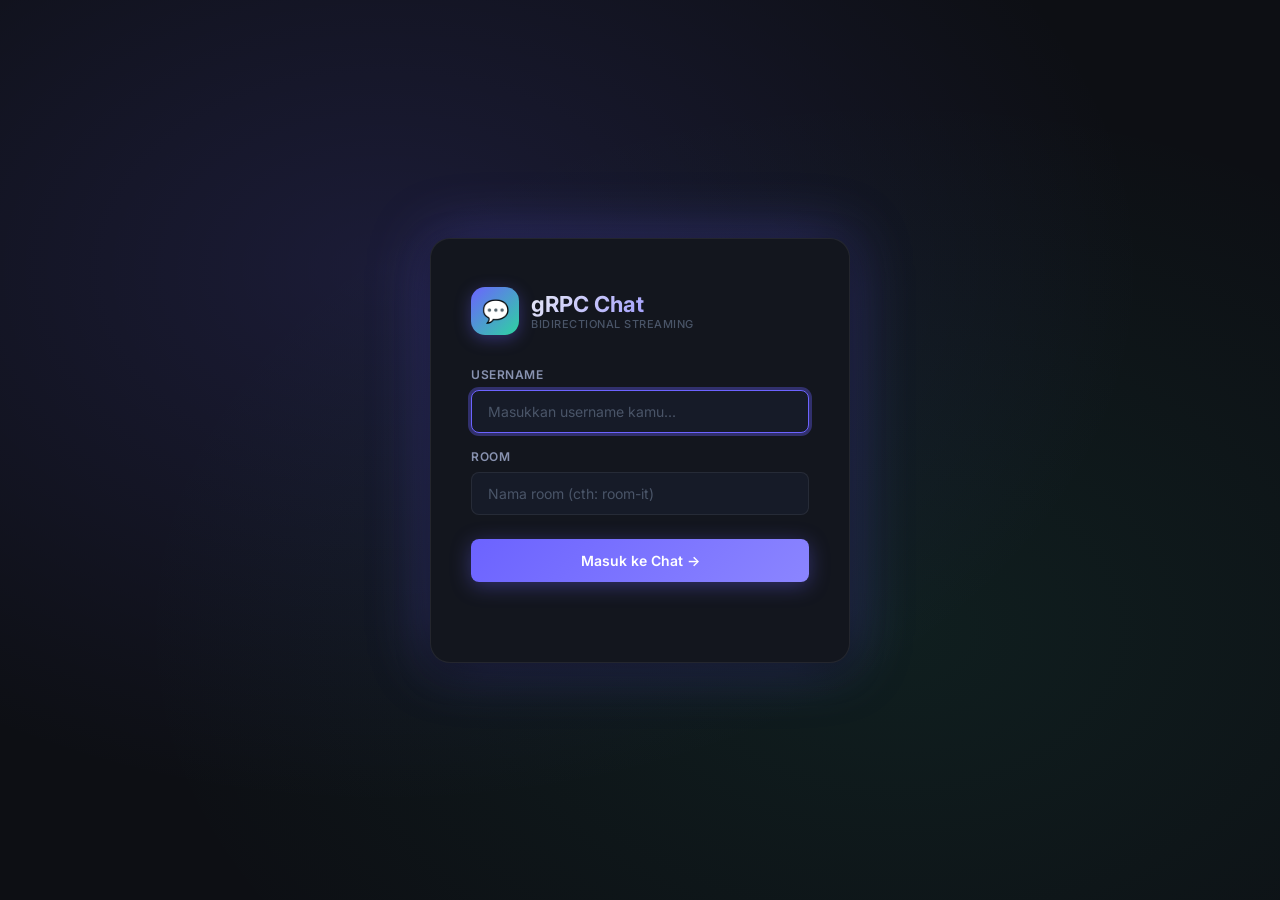
==== web/index.html @ efed7d2f "hehe" ====
<!DOCTYPE html>
<html lang="id">
<head>
  <meta charset="UTF-8" />
  <meta name="viewport" content="width=device-width, initial-scale=1.0"/>
  <title>gRPC Chat System</title>
  <meta name="description" content="Real-time chat system powered by gRPC bidirectional streaming"/>
  <link rel="preconnect" href="https://fonts.googleapis.com"/>
  <link href="https://fonts.googleapis.com/css2?family=Inter:wght@300;400;500;600;700&display=swap" rel="stylesheet"/>
  <style>
    /* ─── Reset & Variables ─────────────────────────── */
    *, *::before, *::after { box-sizing: border-box; margin: 0; padding: 0; }

    :root {
      --bg-base:     #0d0f14;
      --bg-panel:    #13161e;
      --bg-card:     #1a1f2e;
      --bg-hover:    #1f2535;
      --bg-input:    #161b28;
      --accent:      #6c63ff;
      --accent-light:#8b85ff;
      --accent-glow: rgba(108,99,255,0.35);
      --success:     #2dd4a0;
      --danger:      #ff5f7e;
      --warning:     #f0b429;
      --text-primary:#e8eaf6;
      --text-secondary:#8892b0;
      --text-muted:  #4a5568;
      --border:      rgba(255,255,255,0.07);
      --border-accent: rgba(108,99,255,0.4);
      --radius:      12px;
      --radius-sm:   8px;
      --transition:  0.2s cubic-bezier(0.4,0,0.2,1);
      --shadow:      0 8px 32px rgba(0,0,0,0.4);
    }

    body {
      font-family: 'Inter', sans-serif;
      background: var(--bg-base);
      color: var(--text-primary);
      height: 100vh;
      overflow: hidden;
      display: flex;
      flex-direction: column;
    }

    /* ─── Scrollbar ────────────────────────────────── */
    ::-webkit-scrollbar { width: 5px; }
    ::-webkit-scrollbar-track { background: transparent; }
    ::-webkit-scrollbar-thumb { background: var(--text-muted); border-radius: 99px; }

    /* ─── Login Screen ──────────────────────────────── */
    #login-screen {
      position: fixed; inset: 0;
      background: radial-gradient(ellipse at 30% 30%, rgba(108,99,255,0.15) 0%, transparent 60%),
                  radial-gradient(ellipse at 70% 70%, rgba(45,212,160,0.08) 0%, transparent 60%),
                  var(--bg-base);
      display: flex;
      align-items: center;
      justify-content: center;
      z-index: 100;
      transition: opacity var(--transition), visibility var(--transition);
    }

    #login-screen.hidden {
      opacity: 0;
      visibility: hidden;
      pointer-events: none;
    }

    .login-card {
      background: var(--bg-panel);
      border: 1px solid var(--border);
      border-radius: 20px;
      padding: 48px 40px;
      width: 420px;
      box-shadow: var(--shadow), 0 0 60px var(--accent-glow);
      animation: slideUp 0.5s cubic-bezier(0.16,1,0.3,1);
    }

    @keyframes slideUp {
      from { opacity: 0; transform: translateY(30px) scale(0.97); }
      to   { opacity: 1; transform: translateY(0)    scale(1); }
    }

    .login-logo {
      display: flex;
      align-items: center;
      gap: 12px;
      margin-bottom: 32px;
    }

    .logo-icon {
      width: 48px; height: 48px;
      background: linear-gradient(135deg, var(--accent), var(--success));
      border-radius: 14px;
      display: flex; align-items: center; justify-content: center;
      font-size: 22px;
      box-shadow: 0 4px 16px var(--accent-glow);
    }

    .login-logo h1 {
      font-size: 22px;
      font-weight: 700;
      background: linear-gradient(135deg, var(--text-primary), var(--accent-light));
      -webkit-background-clip: text;
      -webkit-text-fill-color: transparent;
    }

    .login-logo p {
      font-size: 11px;
      color: var(--text-muted);
      font-weight: 500;
      letter-spacing: 0.5px;
      text-transform: uppercase;
    }

    .form-group {
      margin-bottom: 16px;
    }

    .form-group label {
      display: block;
      font-size: 12px;
      font-weight: 600;
      color: var(--text-secondary);
      letter-spacing: 0.5px;
      text-transform: uppercase;
      margin-bottom: 8px;
    }

    .form-group input {
      width: 100%;
      background: var(--bg-input);
      border: 1px solid var(--border);
      border-radius: var(--radius-sm);
      padding: 12px 16px;
      color: var(--text-primary);
      font-family: 'Inter', sans-serif;
      font-size: 14px;
      outline: none;
      transition: border-color var(--transition), box-shadow var(--transition);
    }

    .form-group input:focus {
      border-color: var(--accent);
      box-shadow: 0 0 0 3px var(--accent-glow);
    }

    .form-group input::placeholder { color: var(--text-muted); }

    .btn-primary {
      width: 100%;
      background: linear-gradient(135deg, var(--accent), var(--accent-light));
      border: none;
      border-radius: var(--radius-sm);
      padding: 13px;
      color: #fff;
      font-family: 'Inter', sans-serif;
      font-size: 14px;
      font-weight: 600;
      cursor: pointer;
      transition: transform var(--transition), box-shadow var(--transition), opacity var(--transition);
      box-shadow: 0 4px 20px var(--accent-glow);
      margin-top: 8px;
    }

    .btn-primary:hover {
      transform: translateY(-1px);
      box-shadow: 0 8px 30px var(--accent-glow);
    }

    .btn-primary:active { transform: translateY(0); }
    .btn-primary:disabled { opacity: 0.5; cursor: not-allowed; transform: none; }

    .login-error {
      color: var(--danger);
      font-size: 13px;
      margin-top: 12px;
      text-align: center;
      min-height: 20px;
      animation: shake 0.3s ease;
    }

    @keyframes shake {
      0%,100% { transform: translateX(0); }
      25% { transform: translateX(-5px); }
      75% { transform: translateX(5px); }
    }

    /* ─── App Layout ────────────────────────────────── */
    #app {
      display: flex;
      height: 100vh;
      opacity: 0;
      transition: opacity 0.4s ease;
    }

    #app.visible { opacity: 1; }

    /* ─── Sidebar ────────────────────────────────────── */
    .sidebar {
      width: 280px;
      background: var(--bg-panel);
      border-right: 1px solid var(--border);
      display: flex;
      flex-direction: column;
      flex-shrink: 0;
    }

    .sidebar-header {
      padding: 20px 20px 16px;
      border-bottom: 1px solid var(--border);
    }

    .sidebar-logo {
      display: flex;
      align-items: center;
      gap: 10px;
      margin-bottom: 16px;
    }

    .sidebar-logo .logo-icon {
      width: 36px; height: 36px;
      font-size: 16px;
      border-radius: 10px;
    }

    .sidebar-logo h2 {
      font-size: 16px;
      font-weight: 700;
    }

    .user-badge {
      display: flex;
      align-items: center;
      gap: 10px;
      background: var(--bg-card);
      border: 1px solid var(--border);
      border-radius: var(--radius-sm);
      padding: 10px 12px;
    }

    .avatar {
      width: 32px; height: 32px;
      border-radius: 50%;
      background: linear-gradient(135deg, var(--accent), var(--success));
      display: flex; align-items: center; justify-content: center;
      font-size: 13px;
      font-weight: 700;
      color: #fff;
      flex-shrink: 0;
    }

    .user-info .name {
      font-size: 13px;
      font-weight: 600;
      line-height: 1.2;
    }

    .user-info .status {
      font-size: 11px;
      color: var(--success);
      display: flex;
      align-items: center;
      gap: 4px;
    }

    .status-dot {
      width: 6px; height: 6px;
      border-radius: 50%;
      background: var(--success);
      animation: pulse 2s infinite;
    }

    @keyframes pulse {
      0%,100% { opacity: 1; box-shadow: 0 0 0 0 rgba(45,212,160,0.4); }
      50% { opacity: 0.8; box-shadow: 0 0 0 4px rgba(45,212,160,0); }
    }

    /* Join Room Form */
    .join-section {
      padding: 16px 20px;
      border-bottom: 1px solid var(--border);
    }

    .section-title {
      font-size: 11px;
      font-weight: 600;
      color: var(--text-muted);
      text-transform: uppercase;
      letter-spacing: 0.8px;
      margin-bottom: 12px;
    }

    .join-input-group {
      display: flex;
      gap: 8px;
    }

    .join-input-group input {
      flex: 1;
      background: var(--bg-input);
      border: 1px solid var(--border);
      border-radius: var(--radius-sm);
      padding: 8px 12px;
      color: var(--text-primary);
      font-family: 'Inter', sans-serif;
      font-size: 13px;
      outline: none;
      transition: border-color var(--transition);
    }

    .join-input-group input:focus { border-color: var(--accent); }
    .join-input-group input::placeholder { color: var(--text-muted); }

    .btn-join {
      background: var(--accent);
      border: none;
      border-radius: var(--radius-sm);
      padding: 8px 14px;
      color: #fff;
      font-size: 13px;
      font-weight: 600;
      cursor: pointer;
      transition: background var(--transition), transform var(--transition);
      white-space: nowrap;
    }

    .btn-join:hover { background: var(--accent-light); transform: translateY(-1px); }

    /* Room List */
    .rooms-section {
      flex: 1;
      overflow-y: auto;
      padding: 16px 12px;
    }

    .room-item {
      display: flex;
      align-items: center;
      gap: 10px;
      padding: 10px 12px;
      border-radius: var(--radius-sm);
      cursor: pointer;
      transition: background var(--transition);
      position: relative;
    }

    .room-item:hover { background: var(--bg-hover); }

    .room-item.active {
      background: var(--bg-card);
      border: 1px solid var(--border-accent);
    }

    .room-icon {
      width: 34px; height: 34px;
      border-radius: 10px;
      display: flex; align-items: center; justify-content: center;
      font-size: 16px;
      flex-shrink: 0;
    }

    .room-icon.color-1 { background: rgba(108,99,255,0.2); }
    .room-icon.color-2 { background: rgba(45,212,160,0.2); }
    .room-icon.color-3 { background: rgba(240,180,41,0.2); }
    .room-icon.color-4 { background: rgba(255,95,126,0.2); }

    .room-details .room-name {
      font-size: 13px;
      font-weight: 600;
    }

    .room-details .room-sub {
      font-size: 11px;
      color: var(--text-muted);
    }

    .unread-badge {
      margin-left: auto;
      background: var(--accent);
      color: #fff;
      font-size: 10px;
      font-weight: 700;
      padding: 2px 7px;
      border-radius: 99px;
      display: none;
    }

    .unread-badge.visible { display: block; }

    /* Sidebar footer */
    .sidebar-footer {
      padding: 16px 20px;
      border-top: 1px solid var(--border);
    }

    .btn-logout {
      width: 100%;
      background: transparent;
      border: 1px solid rgba(255,95,126,0.3);
      border-radius: var(--radius-sm);
      padding: 9px;
      color: var(--danger);
      font-family: 'Inter', sans-serif;
      font-size: 13px;
      font-weight: 600;
      cursor: pointer;
      transition: background var(--transition), border-color var(--transition);
    }

    .btn-logout:hover {
      background: rgba(255,95,126,0.1);
      border-color: var(--danger);
    }

    /* ─── Chat Area ──────────────────────────────────── */
    .chat-area {
      flex: 1;
      display: flex;
      flex-direction: column;
      overflow: hidden;
    }

    /* Welcome screen */
    #welcome-screen {
      flex: 1;
      display: flex;
      align-items: center;
      justify-content: center;
      flex-direction: column;
      gap: 16px;
      text-align: center;
      padding: 40px;
    }

    .welcome-icon {
      width: 72px; height: 72px;
      border-radius: 20px;
      background: linear-gradient(135deg, var(--accent), var(--success));
      display: flex; align-items: center; justify-content: center;
      font-size: 36px;
      box-shadow: 0 8px 32px var(--accent-glow);
      animation: float 3s ease-in-out infinite;
    }

    @keyframes float {
      0%,100% { transform: translateY(0); }
      50% { transform: translateY(-10px); }
    }

    #welcome-screen h2 {
      font-size: 24px;
      font-weight: 700;
      background: linear-gradient(135deg, var(--text-primary), var(--accent-light));
      -webkit-background-clip: text;
      -webkit-text-fill-color: transparent;
    }

    #welcome-screen p {
      font-size: 14px;
      color: var(--text-secondary);
      max-width: 320px;
      line-height: 1.6;
    }

    /* Chat panel */
    #chat-panel {
      display: none;
      flex: 1;
      flex-direction: column;
      overflow: hidden;
    }

    #chat-panel.visible { display: flex; }

    .chat-header {
      display: flex;
      align-items: center;
      gap: 14px;
      padding: 16px 24px;
      background: var(--bg-panel);
      border-bottom: 1px solid var(--border);
      flex-shrink: 0;
    }

    .chat-header-icon {
      width: 40px; height: 40px;
      border-radius: 12px;
      background: rgba(108,99,255,0.2);
      display: flex; align-items: center; justify-content: center;
      font-size: 18px;
    }

    .chat-header-info .room-title {
      font-size: 16px;
      font-weight: 700;
    }

    .chat-header-info .room-status {
      font-size: 12px;
      color: var(--success);
    }

    .online-count {
      margin-left: auto;
      display: flex;
      align-items: center;
      gap: 6px;
      background: rgba(45,212,160,0.1);
      border: 1px solid rgba(45,212,160,0.2);
      border-radius: 99px;
      padding: 4px 12px;
      font-size: 12px;
      font-weight: 600;
      color: var(--success);
    }

    .btn-leave {
      background: transparent;
      border: 1px solid rgba(255,95,126,0.3);
      border-radius: var(--radius-sm);
      padding: 7px 14px;
      color: var(--danger);
      font-family: 'Inter', sans-serif;
      font-size: 12px;
      font-weight: 600;
      cursor: pointer;
      transition: background var(--transition);
    }

    .btn-leave:hover { background: rgba(255,95,126,0.1); }

    /* Messages */
    .messages-container {
      flex: 1;
      overflow-y: auto;
      padding: 20px 24px;
      display: flex;
      flex-direction: column;
      gap: 4px;
    }

    .msg-date-divider {
      text-align: center;
      font-size: 11px;
      color: var(--text-muted);
      padding: 12px 0;
      display: flex;
      align-items: center;
      gap: 12px;
    }

    .msg-date-divider::before,
    .msg-date-divider::after {
      content: '';
      flex: 1;
      height: 1px;
      background: var(--border);
    }

    .msg-wrapper {
      display: flex;
      gap: 10px;
      align-items: flex-end;
      animation: msgIn 0.25s cubic-bezier(0.16,1,0.3,1);
    }

    @keyframes msgIn {
      from { opacity: 0; transform: translateY(8px); }
      to   { opacity: 1; transform: translateY(0); }
    }

    .msg-wrapper.self { flex-direction: row-reverse; }

    .msg-avatar {
      width: 30px; height: 30px;
      border-radius: 50%;
      display: flex; align-items: center; justify-content: center;
      font-size: 11px;
      font-weight: 700;
      color: #fff;
      flex-shrink: 0;
      margin-bottom: 2px;
    }

    .msg-content { max-width: 65%; }

    .msg-name {
      font-size: 11px;
      color: var(--text-muted);
      margin-bottom: 4px;
      font-weight: 500;
    }

    .msg-wrapper.self .msg-name { text-align: right; }

    .msg-bubble {
      padding: 10px 14px;
      border-radius: 16px;
      font-size: 14px;
      line-height: 1.5;
      word-break: break-word;
    }

    .msg-wrapper:not(.self) .msg-bubble {
      background: var(--bg-card);
      border: 1px solid var(--border);
      border-bottom-left-radius: 4px;
      color: var(--text-primary);
    }

    .msg-wrapper.self .msg-bubble {
      background: linear-gradient(135deg, var(--accent), var(--accent-light));
      border-bottom-right-radius: 4px;
      color: #fff;
    }

    .msg-time {
      font-size: 10px;
      color: var(--text-muted);
      margin-top: 4px;
      padding: 0 4px;
    }

    .msg-wrapper.self .msg-time { text-align: right; }

    /* System messages */
    .msg-system {
      text-align: center;
      font-size: 12px;
      color: var(--text-muted);
      padding: 8px 16px;
      background: rgba(255,255,255,0.03);
      border-radius: 99px;
      margin: 4px auto;
      max-width: 400px;
      border: 1px solid var(--border);
      animation: msgIn 0.25s ease;
    }

    /* Input Area */
    .input-area {
      padding: 16px 24px;
      background: var(--bg-panel);
      border-top: 1px solid var(--border);
    }

    .input-form {
      display: flex;
      gap: 10px;
      align-items: flex-end;
    }

    .msg-input-wrapper {
      flex: 1;
      position: relative;
    }

    #msg-input {
      width: 100%;
      background: var(--bg-input);
      border: 1px solid var(--border);
      border-radius: 12px;
      padding: 12px 16px;
      color: var(--text-primary);
      font-family: 'Inter', sans-serif;
      font-size: 14px;
      outline: none;
      resize: none;
      max-height: 120px;
      transition: border-color var(--transition), box-shadow var(--transition);
      line-height: 1.5;
    }

    #msg-input:focus {
      border-color: var(--accent);
      box-shadow: 0 0 0 3px var(--accent-glow);
    }

    #msg-input::placeholder { color: var(--text-muted); }

    .btn-send {
      width: 44px; height: 44px;
      background: linear-gradient(135deg, var(--accent), var(--accent-light));
      border: none;
      border-radius: 12px;
      display: flex; align-items: center; justify-content: center;
      cursor: pointer;
      transition: transform var(--transition), box-shadow var(--transition);
      box-shadow: 0 4px 16px var(--accent-glow);
      flex-shrink: 0;
    }

    .btn-send:hover {
      transform: translateY(-2px);
      box-shadow: 0 8px 24px var(--accent-glow);
    }

    .btn-send:active { transform: scale(0.95); }

    .btn-send svg { stroke: #fff; }

    /* ─── Toast ──────────────────────────────────────── */
    .toast-container {
      position: fixed;
      top: 20px; right: 20px;
      display: flex;
      flex-direction: column;
      gap: 8px;
      z-index: 999;
    }

    .toast {
      background: var(--bg-card);
      border: 1px solid var(--border);
      border-radius: var(--radius-sm);
      padding: 12px 16px;
      font-size: 13px;
      box-shadow: var(--shadow);
      animation: toastIn 0.3s cubic-bezier(0.16,1,0.3,1);
      display: flex;
      align-items: center;
      gap: 8px;
      min-width: 200px;
      max-width: 300px;
    }

    .toast.success { border-left: 3px solid var(--success); }
    .toast.error   { border-left: 3px solid var(--danger); }
    .toast.info    { border-left: 3px solid var(--accent); }

    @keyframes toastIn {
      from { opacity: 0; transform: translateX(20px); }
      to   { opacity: 1; transform: translateX(0); }
    }

    /* ─── Connection Status ──────────────────────────── */
    .conn-badge {
      position: fixed;
      bottom: 20px; right: 20px;
      background: var(--bg-card);
      border: 1px solid var(--border);
      border-radius: 99px;
      padding: 6px 14px;
      font-size: 12px;
      font-weight: 600;
      display: flex;
      align-items: center;
      gap: 6px;
      transition: all var(--transition);
      z-index: 50;
    }

    .conn-badge .dot {
      width: 8px; height: 8px; border-radius: 50%;
    }

    .conn-badge.connected { color: var(--success); }
    .conn-badge.connected .dot { background: var(--success); animation: pulse 2s infinite; }
    .conn-badge.disconnected { color: var(--danger); }
    .conn-badge.disconnected .dot { background: var(--danger); }
    .conn-badge.connecting { color: var(--warning); }
    .conn-badge.connecting .dot { background: var(--warning); animation: pulse 1s infinite; }

    /* ─── Empty state for rooms list ─────────────────── */
    .rooms-empty {
      text-align: center;
      padding: 32px 16px;
      color: var(--text-muted);
      font-size: 13px;
      line-height: 1.6;
    }

    .rooms-empty .icon { font-size: 28px; margin-bottom: 8px; }
  </style>
</head>
<body>

<!-- ─── Login Screen ────────────────────────────────── -->
<div id="login-screen">
  <div class="login-card">
    <div class="login-logo">
      <div class="logo-icon">💬</div>
      <div>
        <h1>gRPC Chat</h1>
        <p>Bidirectional Streaming</p>
      </div>
    </div>

    <div class="form-group">
      <label for="login-username">Username</label>
      <input
        id="login-username"
        type="text"
        placeholder="Masukkan username kamu..."
        autocomplete="off"
        maxlength="30"
      />
    </div>

    <div class="form-group">
      <label for="login-room">Room</label>
      <input
        id="login-room"
        type="text"
        placeholder="Nama room (cth: room-it)"
        autocomplete="off"
        maxlength="30"
      />
    </div>

    <button id="btn-login" class="btn-primary">
      Masuk ke Chat →
    </button>

    <div id="login-error" class="login-error"></div>
  </div>
</div>

<!-- ─── Main App ────────────────────────────────────── -->
<div id="app">
  <!-- Sidebar -->
  <aside class="sidebar">
    <div class="sidebar-header">
      <div class="sidebar-logo">
        <div class="logo-icon">💬</div>
        <h2>gRPC Chat</h2>
      </div>
      <div class="user-badge" id="user-badge" style="display:none">
        <div class="avatar" id="user-avatar">?</div>
        <div class="user-info">
          <div class="name" id="sidebar-username">-</div>
          <div class="status">
            <div class="status-dot"></div>
            Online
          </div>
        </div>
      </div>
    </div>

    <div class="join-section">
      <div class="section-title">Gabung Room</div>
      <div class="join-input-group">
        <input id="join-room-input" type="text" placeholder="Nama room..." maxlength="30"/>
        <button id="btn-join-room" class="btn-join">＋ Join</button>
      </div>
    </div>

    <div class="rooms-section" id="rooms-list">
      <div class="rooms-empty">
        <div class="icon">🏠</div>
        Belum ada room.<br/>Gabung room di atas atau login dulu.
      </div>
    </div>

    <div class="sidebar-footer">
      <button id="btn-logout" class="btn-logout">🚪 Keluar</button>
    </div>
  </aside>

  <!-- Chat Area -->
  <main class="chat-area">
    <!-- Welcome -->
    <div id="welcome-screen">
      <div class="welcome-icon">💬</div>
      <h2>Selamat Datang!</h2>
      <p>Login dan gabung ke sebuah room untuk mulai chatting secara real-time via gRPC Bidirectional Streaming.</p>
    </div>

    <!-- Chat Panel -->
    <div id="chat-panel">
      <div class="chat-header">
        <div class="chat-header-icon" id="chat-room-icon">🏠</div>
        <div class="chat-header-info">
          <div class="room-title" id="chat-room-title">-</div>
          <div class="room-status" id="chat-room-status">Connected via gRPC</div>
        </div>
        <div class="online-count" id="online-count">
          <div class="status-dot" style="background:var(--success);"></div>
          <span>Live</span>
        </div>
        <button class="btn-leave" id="btn-leave-room">Keluar Room</button>
      </div>
      <div class="messages-container" id="messages-container">
        <!-- Messages di-render di sini -->
      </div>
      <div id="typing-indicator" style="display:none; padding: 4px 24px; font-size: 11px; color: var(--text-muted); font-style: italic;">
        Someone is typing...
      </div>
      <div class="input-area">
        <div class="input-form">
          <div class="msg-input-wrapper">
            <textarea
              id="msg-input"
              placeholder="Ketik pesan... (Enter untuk kirim)"
              rows="1"
            ></textarea>
          </div>
          <button class="btn-send" id="btn-send" title="Kirim">
            <svg width="18" height="18" viewBox="0 0 24 24" fill="none" stroke-width="2.5"
                 stroke-linecap="round" stroke-linejoin="round">
              <line x1="22" y1="2" x2="11" y2="13"/>
              <polygon points="22 2 15 22 11 13 2 9 22 2"/>
            </svg>
          </button>
        </div>
      </div>
    </div>
  </main>
</div>

<!-- Toast Container -->
<div class="toast-container" id="toast-container"></div>

<!-- Connection Badge -->
<div class="conn-badge disconnected" id="conn-badge">
  <div class="dot"></div>
  <span>Disconnected</span>
</div>

<script>
// ─── State ──────────────────────────────────────────────
const state = {
  username: null,
  currentRoom: null,
  ws: null,
  rooms: {},      // { roomName: [messages] }
  unread: {},     // { roomName: count }
  avatarColors: {},
};

const COLORS = [
  '#6c63ff','#2dd4a0','#ff6b9d','#f0b429',
  '#00d4ff','#ff7849','#a855f7','#22c55e'
];

// ─── DOM References ──────────────────────────────────────
const loginScreen    = document.getElementById('login-screen');
const app            = document.getElementById('app');
const loginUsername  = document.getElementById('login-username');
const loginRoom      = document.getElementById('login-room');
const btnLogin       = document.getElementById('btn-login');
const loginError     = document.getElementById('login-error');
const userBadge      = document.getElementById('user-badge');
const userAvatar     = document.getElementById('user-avatar');
const sidebarUsername= document.getElementById('sidebar-username');
const roomsList      = document.getElementById('rooms-list');
const joinRoomInput  = document.getElementById('join-room-input');
const btnJoinRoom    = document.getElementById('btn-join-room');
const btnLogout      = document.getElementById('btn-logout');
const welcomeScreen  = document.getElementById('welcome-screen');
const chatPanel      = document.getElementById('chat-panel');
const chatRoomTitle  = document.getElementById('chat-room-title');
const chatRoomStatus = document.getElementById('chat-room-status');
const chatRoomIcon   = document.getElementById('chat-room-icon');
const messagesContainer = document.getElementById('messages-container');
const msgInput       = document.getElementById('msg-input');
const btnSend        = document.getElementById('btn-send');
const btnLeaveRoom   = document.getElementById('btn-leave-room');
const connBadge      = document.getElementById('conn-badge');

// ─── Utilities ──────────────────────────────────────────
function getAvatarColor(name) {
  if (!state.avatarColors[name]) {
    const idx = Object.keys(state.avatarColors).length % COLORS.length;
    state.avatarColors[name] = COLORS[idx];
  }
  return state.avatarColors[name];
}

function getInitials(name) {
  return name ? name.slice(0, 2).toUpperCase() : '??';
}

function toast(msg, type = 'info') {
  const el = document.createElement('div');
  el.className = `toast ${type}`;
  const icon = type === 'success' ? '✅' : type === 'error' ? '❌' : 'ℹ️';
  el.innerHTML = `<span>${icon}</span><span>${msg}</span>`;
  document.getElementById('toast-container').appendChild(el);
  setTimeout(() => el.remove(), 3500);
}

function setConnBadge(status) {
  connBadge.className = `conn-badge ${status}`;
  const labels = { connected: 'Connected', disconnected: 'Disconnected', connecting: 'Connecting...' };
  connBadge.querySelector('span').textContent = labels[status] || status;
}

function scrollToBottom() {
  messagesContainer.scrollTop = messagesContainer.scrollHeight;
}

// ─── API Helpers ─────────────────────────────────────────
async function apiPost(path, body) {
  const r = await fetch(`/api${path}`, {
    method: 'POST',
    headers: { 'Content-Type': 'application/json' },
    body: JSON.stringify(body)
  });
  if (!r.ok) {
    const err = await r.json().catch(() => ({ detail: 'Network error' }));
    throw new Error(err.detail || 'Unknown error');
  }
  return r.json();
}

// ─── Room UI Helpers ─────────────────────────────────────
const ROOM_ICONS = ['🏠', '🚀', '⚡', '🌊', '🎮', '📡', '🔥', '💡'];
const ROOM_COLORS = ['color-1', 'color-2', 'color-3', 'color-4'];
let roomColorIndex = 0;
const roomMeta = {};

function getRoomMeta(roomName) {
  if (!roomMeta[roomName]) {
    const idx = Object.keys(roomMeta).length;
    roomMeta[roomName] = {
      icon: ROOM_ICONS[idx % ROOM_ICONS.length],
      color: ROOM_COLORS[idx % ROOM_COLORS.length],
    };
  }
  return roomMeta[roomName];
}

function renderRooms() {
  const rooms = Object.keys(state.rooms);
  if (rooms.length === 0) {
    roomsList.innerHTML = `
      <div class="rooms-empty">
        <div class="icon">🏠</div>
        Belum ada room.<br/>Gabung room di atas!
      </div>`;
    return;
  }

  roomsList.innerHTML = '';
  rooms.forEach(room => {
    const meta = getRoomMeta(room);
    const isActive = room === state.currentRoom;
    const unread = state.unread[room] || 0;
    const el = document.createElement('div');
    el.className = `room-item${isActive ? ' active' : ''}`;
    el.dataset.room = room;
    el.innerHTML = `
      <div class="room-icon ${meta.color}">${meta.icon}</div>
      <div class="room-details">
        <div class="room-name">${room}</div>
        <div class="room-sub">Active</div>
      </div>
      <div class="unread-badge ${unread > 0 ? 'visible' : ''}">${unread}</div>`;
    el.addEventListener('click', () => switchRoom(room));
    roomsList.appendChild(el);
  });
}

// ─── Message Rendering ────────────────────────────────────
function renderMessage(msg) {
  const isSelf = msg.username === state.username;
  const isSystem = msg.type === 'system';

  if (isSystem) {
    const el = document.createElement('div');
    el.className = 'msg-system';
    el.textContent = msg.message;
    messagesContainer.appendChild(el);
  } else {
    const el = document.createElement('div');
    el.className = `msg-wrapper${isSelf ? ' self' : ''}`;

    const color = getAvatarColor(msg.username);
    el.innerHTML = `
      <div class="msg-avatar" style="background:${color}">${getInitials(msg.username)}</div>
      <div class="msg-content">
        ${!isSelf ? `<div class="msg-name">${msg.username}</div>` : ''}
        <div class="msg-bubble">${escapeHtml(msg.message)}</div>
        <div class="msg-time">${msg.timestamp || ''}</div>
      </div>`;
    messagesContainer.appendChild(el);
  }

  scrollToBottom();
}

function escapeHtml(str) {
  return str
    .replace(/&/g, '&amp;')
    .replace(/</g, '&lt;')
    .replace(/>/g, '&gt;')
    .replace(/"/g, '&quot;')
    .replace(/\n/g, '<br/>');
}

// ─── WebSocket ────────────────────────────────────────────
function connectWebSocket(username, room) {
  // Tutup WS lama jika ada
  if (state.ws) {
    state.ws.close();
    state.ws = null;
  }

  const wsUrl = `ws://${window.location.host}/ws/chat/${encodeURIComponent(username)}/${encodeURIComponent(room)}`;
  setConnBadge('connecting');
  chatRoomStatus.textContent = 'Connecting...';

  const ws = new WebSocket(wsUrl);
  state.ws = ws;

  ws.onopen = () => {
    setConnBadge('connected');
    chatRoomStatus.textContent = 'Connected via gRPC WebSocket';
    toast(`Terhubung ke room "${room}"`, 'success');
  };

  ws.onmessage = (event) => {
    try {
      const msg = JSON.parse(event.data);

      if (msg.type === 'typing') {
        if (state.currentRoom === room) {
          const ti = document.getElementById('typing-indicator');
          ti.textContent = `${msg.username} sedang mengetik...`;
          ti.style.display = 'block';
          clearTimeout(state.typingTimeout);
          state.typingTimeout = setTimeout(() => {
            ti.style.display = 'none';
          }, 2000);
        }
        return;
      }

      // Simpan pesan ke state (untuk switching room)
      if (!state.rooms[room]) state.rooms[room] = [];
      state.rooms[room].push(msg);

      // Render hanya jika room ini yang sedang aktif
      if (state.currentRoom === room) {
        renderMessage(msg);
      } else {
        // Tambah unread badge
        if (!state.unread[room]) state.unread[room] = 0;
        if (msg.type !== 'system') state.unread[room]++;
        renderRooms();
      }
    } catch(e) {
      console.error('Parse error:', e);
    }
  };

  ws.onerror = (e) => {
    setConnBadge('disconnected');
    chatRoomStatus.textContent = 'Connection error';
    console.error('WS error:', e);
  };

  ws.onclose = () => {
    setConnBadge('disconnected');
    chatRoomStatus.textContent = 'Disconnected';
    if (state.ws === ws) {
      state.ws = null;
    }
  };
}

// ─── Room Switching ───────────────────────────────────────
function switchRoom(roomName) {
  if (state.currentRoom === roomName) return;

  // Tutup WS lama
  if (state.ws) {
    state.ws.close();
    state.ws = null;
  }

  state.currentRoom = roomName;
  state.unread[roomName] = 0;

  // Update header
  const meta = getRoomMeta(roomName);
  chatRoomTitle.textContent = `# ${roomName}`;
  chatRoomIcon.textContent = meta.icon;

  // Clear & restore messages
  messagesContainer.innerHTML = '';
  const msgs = state.rooms[roomName] || [];
  msgs.forEach(msg => renderMessage(msg));

  // Tampilkan chat panel
  welcomeScreen.style.display = 'none';
  chatPanel.classList.add('visible');
  chatPanel.style.display = 'flex';

  renderRooms();

  // Buka WS baru ke room ini
  connectWebSocket(state.username, roomName);
}

// ─── Login Flow ───────────────────────────────────────────
async function doLogin() {
  const username = loginUsername.value.trim();
  const room = loginRoom.value.trim();

  if (!username) {
    loginError.textContent = 'Username tidak boleh kosong!';
    return;
  }
  if (!room) {
    loginError.textContent = 'Nama room tidak boleh kosong!';
    return;
  }

  loginError.textContent = '';
  btnLogin.disabled = true;
  btnLogin.textContent = 'Menghubungkan...';

  try {
    // 1. Login ke UserService
    const loginRes = await apiPost('/login', { username });
    if (loginRes.status !== 'SUCCESS') {
      throw new Error(loginRes.message);
    }

    // 2. Join Room
    const roomRes = await apiPost('/join-room', { username, room });
    if (roomRes.status !== 'SUCCESS') {
      throw new Error(roomRes.message);
    }

    // 3. Update state
    state.username = username;
    state.rooms[room] = [];
    state.unread[room] = 0;
    state.avatarColors[username] = COLORS[0];

    // 4. Update sidebar UI
    const initials = getInitials(username);
    userAvatar.textContent = initials;
    userAvatar.style.background = getAvatarColor(username);
    sidebarUsername.textContent = username;
    userBadge.style.display = 'flex';

    // 5. Transisi ke app
    loginScreen.classList.add('hidden');
    app.classList.add('visible');

    // 6. Render rooms & switch
    renderRooms();
    switchRoom(room);

  } catch(err) {
    loginError.textContent = err.message || 'Login gagal. Coba lagi.';
    btnLogin.disabled = false;
    btnLogin.textContent = 'Masuk ke Chat →';
  }
}

// ─── Join Additional Room ─────────────────────────────────
async function joinNewRoom() {
  const room = joinRoomInput.value.trim();
  if (!room) return;
  if (!state.username) {
    toast('Login dulu!', 'error');
    return;
  }
  if (state.rooms[room]) {
    toast(`Kamu sudah di room "${room}"`, 'info');
    switchRoom(room);
    joinRoomInput.value = '';
    return;
  }

  try {
    const res = await apiPost('/join-room', { username: state.username, room });
    if (res.status !== 'SUCCESS') throw new Error(res.message);

    state.rooms[room] = [];
    state.unread[room] = 0;
    joinRoomInput.value = '';
    renderRooms();
    switchRoom(room);
    toast(`Berhasil join room "${room}"`, 'success');
  } catch(err) {
    toast(err.message, 'error');
  }
}

// ─── Leave Room ───────────────────────────────────────────
async function leaveCurrentRoom() {
  const room = state.currentRoom;
  if (!room) return;

  try {
    await apiPost('/leave-room', { username: state.username, room });
  } catch(e) {}

  // Tutup WS
  if (state.ws) { state.ws.close(); state.ws = null; }

  // Hapus dari state
  delete state.rooms[room];
  delete state.unread[room];

  // Cari room lain untuk berpindah
  const remaining = Object.keys(state.rooms);
  if (remaining.length > 0) {
    switchRoom(remaining[0]);
  } else {
    state.currentRoom = null;
    chatPanel.classList.remove('visible');
    welcomeScreen.style.display = 'flex';
    setConnBadge('disconnected');
  }

  renderRooms();
  toast(`Keluar dari room "${room}"`, 'info');
}

// ─── Send Message ─────────────────────────────────────────
function sendMessage() {
  const text = msgInput.value.trim();
  if (!text || !state.ws || state.ws.readyState !== WebSocket.OPEN) return;

  state.ws.send(JSON.stringify({ message: text }));
  msgInput.value = '';
  msgInput.style.height = 'auto';
}

// ─── Logout ───────────────────────────────────────────────
async function doLogout() {
  if (state.ws) { state.ws.close(); state.ws = null; }

  try {
    if (state.username) {
      // Leave all rooms
      for (const room of Object.keys(state.rooms)) {
        await apiPost('/leave-room', { username: state.username, room }).catch(() => {});
      }
      await apiPost('/logout', { username: state.username }).catch(() => {});
    }
  } catch(e) {}

  // Reset state
  state.username = null;
  state.currentRoom = null;
  state.rooms = {};
  state.unread = {};
  state.avatarColors = {};

  // Reset UI
  chatPanel.classList.remove('visible');
  welcomeScreen.style.display = 'flex';
  userBadge.style.display = 'none';
  renderRooms();
  setConnBadge('disconnected');

  loginError.textContent = '';
  loginUsername.value = '';
  loginRoom.value = '';
  btnLogin.disabled = false;
  btnLogin.textContent = 'Masuk ke Chat →';
  loginScreen.classList.remove('hidden');
  app.classList.remove('visible');
}

// ─── Auto-resize textarea & Typing Ind. ─────────────────────
let lastTypingTime = 0;
msgInput.addEventListener('input', function() {
  this.style.height = 'auto';
  this.style.height = Math.min(this.scrollHeight, 120) + 'px';

  const now = Date.now();
  if (now - lastTypingTime > 1000) {
    if (state.ws && state.ws.readyState === WebSocket.OPEN) {
      state.ws.send(JSON.stringify({ type: 'typing', message: '' }));
      lastTypingTime = now;
    }
  }
});

// ─── Event Listeners ──────────────────────────────────────
btnLogin.addEventListener('click', doLogin);

loginUsername.addEventListener('keydown', e => {
  if (e.key === 'Enter') {
    e.preventDefault();
    loginRoom.focus();
  }
});

loginRoom.addEventListener('keydown', e => {
  if (e.key === 'Enter') {
    e.preventDefault();
    doLogin();
  }
});

btnJoinRoom.addEventListener('click', joinNewRoom);

joinRoomInput.addEventListener('keydown', e => {
  if (e.key === 'Enter') {
    e.preventDefault();
    joinNewRoom();
  }
});

btnSend.addEventListener('click', sendMessage);

msgInput.addEventListener('keydown', e => {
  if (e.key === 'Enter' && !e.shiftKey) {
    e.preventDefault();
    sendMessage();
  }
});

btnLeaveRoom.addEventListener('click', leaveCurrentRoom);
btnLogout.addEventListener('click', doLogout);

// ─── Init ─────────────────────────────────────────────────
loginUsername.focus();
setConnBadge('disconnected');
</script>
</body>
</html>
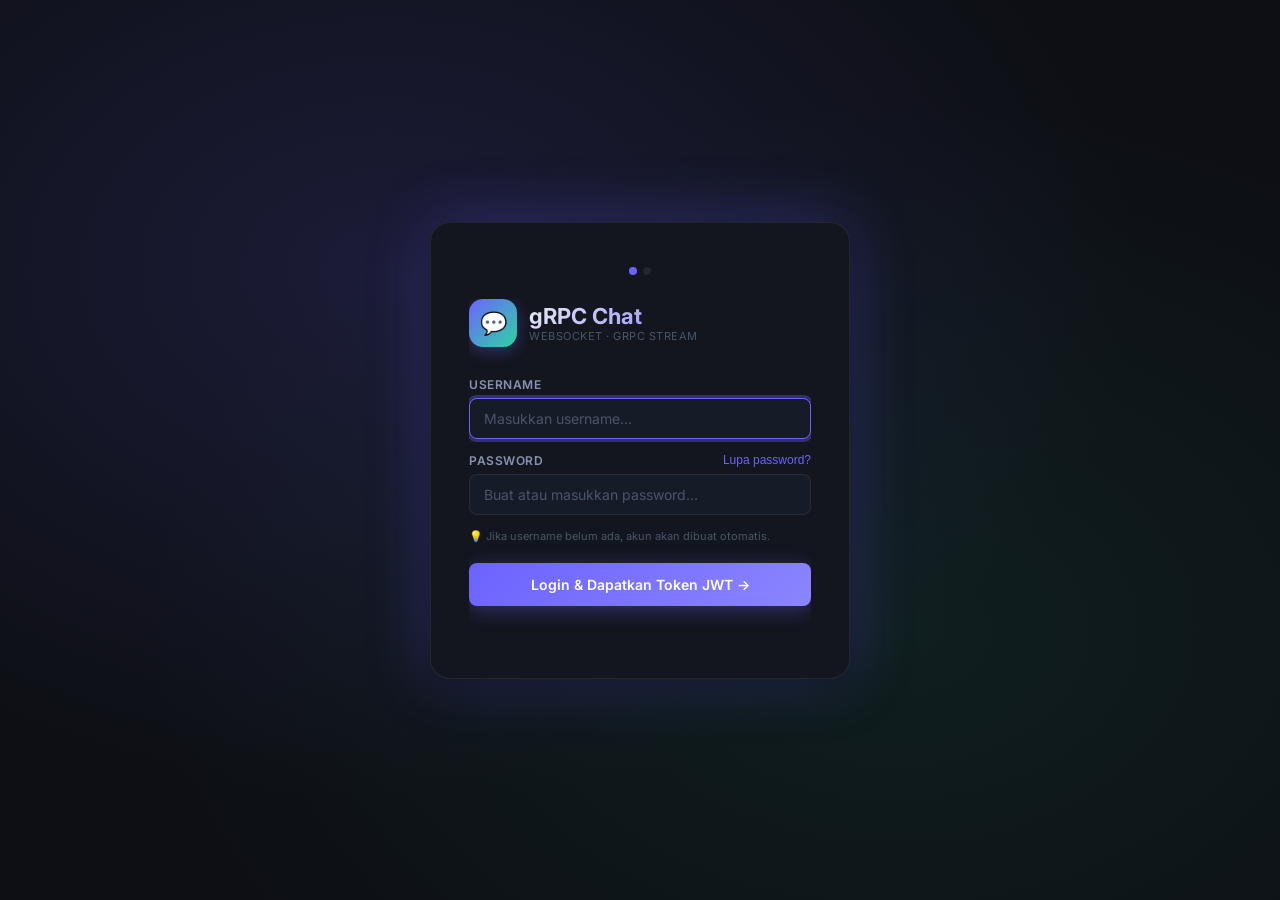
==== commit eb27d605: "Update websocket" ====
--- a/web/index.html
+++ b/web/index.html
@@ -1,825 +1,273 @@
 <!DOCTYPE html>
 <html lang="id">
 <head>
-  <meta charset="UTF-8" />
-  <meta name="viewport" content="width=device-width, initial-scale=1.0"/>
-  <title>gRPC Chat System</title>
-  <meta name="description" content="Real-time chat system powered by gRPC bidirectional streaming"/>
-  <link rel="preconnect" href="https://fonts.googleapis.com"/>
-  <link href="https://fonts.googleapis.com/css2?family=Inter:wght@300;400;500;600;700&display=swap" rel="stylesheet"/>
-  <style>
-    /* ─── Reset & Variables ─────────────────────────── */
-    *, *::before, *::after { box-sizing: border-box; margin: 0; padding: 0; }
-
-    :root {
-      --bg-base:     #0d0f14;
-      --bg-panel:    #13161e;
-      --bg-card:     #1a1f2e;
-      --bg-hover:    #1f2535;
-      --bg-input:    #161b28;
-      --accent:      #6c63ff;
-      --accent-light:#8b85ff;
-      --accent-glow: rgba(108,99,255,0.35);
-      --success:     #2dd4a0;
-      --danger:      #ff5f7e;
-      --warning:     #f0b429;
-      --text-primary:#e8eaf6;
-      --text-secondary:#8892b0;
-      --text-muted:  #4a5568;
-      --border:      rgba(255,255,255,0.07);
-      --border-accent: rgba(108,99,255,0.4);
-      --radius:      12px;
-      --radius-sm:   8px;
-      --transition:  0.2s cubic-bezier(0.4,0,0.2,1);
-      --shadow:      0 8px 32px rgba(0,0,0,0.4);
-    }
-
-    body {
-      font-family: 'Inter', sans-serif;
-      background: var(--bg-base);
-      color: var(--text-primary);
-      height: 100vh;
-      overflow: hidden;
-      display: flex;
-      flex-direction: column;
-    }
-
-    /* ─── Scrollbar ────────────────────────────────── */
-    ::-webkit-scrollbar { width: 5px; }
-    ::-webkit-scrollbar-track { background: transparent; }
-    ::-webkit-scrollbar-thumb { background: var(--text-muted); border-radius: 99px; }
-
-    /* ─── Login Screen ──────────────────────────────── */
-    #login-screen {
-      position: fixed; inset: 0;
-      background: radial-gradient(ellipse at 30% 30%, rgba(108,99,255,0.15) 0%, transparent 60%),
-                  radial-gradient(ellipse at 70% 70%, rgba(45,212,160,0.08) 0%, transparent 60%),
-                  var(--bg-base);
-      display: flex;
-      align-items: center;
-      justify-content: center;
-      z-index: 100;
-      transition: opacity var(--transition), visibility var(--transition);
-    }
-
-    #login-screen.hidden {
-      opacity: 0;
-      visibility: hidden;
-      pointer-events: none;
-    }
-
-    .login-card {
-      background: var(--bg-panel);
-      border: 1px solid var(--border);
-      border-radius: 20px;
-      padding: 48px 40px;
-      width: 420px;
-      box-shadow: var(--shadow), 0 0 60px var(--accent-glow);
-      animation: slideUp 0.5s cubic-bezier(0.16,1,0.3,1);
-    }
-
-    @keyframes slideUp {
-      from { opacity: 0; transform: translateY(30px) scale(0.97); }
-      to   { opacity: 1; transform: translateY(0)    scale(1); }
-    }
-
-    .login-logo {
-      display: flex;
-      align-items: center;
-      gap: 12px;
-      margin-bottom: 32px;
-    }
-
-    .logo-icon {
-      width: 48px; height: 48px;
-      background: linear-gradient(135deg, var(--accent), var(--success));
-      border-radius: 14px;
-      display: flex; align-items: center; justify-content: center;
-      font-size: 22px;
-      box-shadow: 0 4px 16px var(--accent-glow);
-    }
-
-    .login-logo h1 {
-      font-size: 22px;
-      font-weight: 700;
-      background: linear-gradient(135deg, var(--text-primary), var(--accent-light));
-      -webkit-background-clip: text;
-      -webkit-text-fill-color: transparent;
-    }
-
-    .login-logo p {
-      font-size: 11px;
-      color: var(--text-muted);
-      font-weight: 500;
-      letter-spacing: 0.5px;
-      text-transform: uppercase;
-    }
-
-    .form-group {
-      margin-bottom: 16px;
-    }
-
-    .form-group label {
-      display: block;
-      font-size: 12px;
-      font-weight: 600;
-      color: var(--text-secondary);
-      letter-spacing: 0.5px;
-      text-transform: uppercase;
-      margin-bottom: 8px;
-    }
-
-    .form-group input {
-      width: 100%;
-      background: var(--bg-input);
-      border: 1px solid var(--border);
-      border-radius: var(--radius-sm);
-      padding: 12px 16px;
-      color: var(--text-primary);
-      font-family: 'Inter', sans-serif;
-      font-size: 14px;
-      outline: none;
-      transition: border-color var(--transition), box-shadow var(--transition);
-    }
-
-    .form-group input:focus {
-      border-color: var(--accent);
-      box-shadow: 0 0 0 3px var(--accent-glow);
-    }
-
-    .form-group input::placeholder { color: var(--text-muted); }
-
-    .btn-primary {
-      width: 100%;
-      background: linear-gradient(135deg, var(--accent), var(--accent-light));
-      border: none;
-      border-radius: var(--radius-sm);
-      padding: 13px;
-      color: #fff;
-      font-family: 'Inter', sans-serif;
-      font-size: 14px;
-      font-weight: 600;
-      cursor: pointer;
-      transition: transform var(--transition), box-shadow var(--transition), opacity var(--transition);
-      box-shadow: 0 4px 20px var(--accent-glow);
-      margin-top: 8px;
-    }
-
-    .btn-primary:hover {
-      transform: translateY(-1px);
-      box-shadow: 0 8px 30px var(--accent-glow);
-    }
-
-    .btn-primary:active { transform: translateY(0); }
-    .btn-primary:disabled { opacity: 0.5; cursor: not-allowed; transform: none; }
-
-    .login-error {
-      color: var(--danger);
-      font-size: 13px;
-      margin-top: 12px;
-      text-align: center;
-      min-height: 20px;
-      animation: shake 0.3s ease;
-    }
-
-    @keyframes shake {
-      0%,100% { transform: translateX(0); }
-      25% { transform: translateX(-5px); }
-      75% { transform: translateX(5px); }
-    }
-
-    /* ─── App Layout ────────────────────────────────── */
-    #app {
-      display: flex;
-      height: 100vh;
-      opacity: 0;
-      transition: opacity 0.4s ease;
-    }
-
-    #app.visible { opacity: 1; }
-
-    /* ─── Sidebar ────────────────────────────────────── */
-    .sidebar {
-      width: 280px;
-      background: var(--bg-panel);
-      border-right: 1px solid var(--border);
-      display: flex;
-      flex-direction: column;
-      flex-shrink: 0;
-    }
-
-    .sidebar-header {
-      padding: 20px 20px 16px;
-      border-bottom: 1px solid var(--border);
-    }
-
-    .sidebar-logo {
-      display: flex;
-      align-items: center;
-      gap: 10px;
-      margin-bottom: 16px;
-    }
-
-    .sidebar-logo .logo-icon {
-      width: 36px; height: 36px;
-      font-size: 16px;
-      border-radius: 10px;
-    }
-
-    .sidebar-logo h2 {
-      font-size: 16px;
-      font-weight: 700;
-    }
-
-    .user-badge {
-      display: flex;
-      align-items: center;
-      gap: 10px;
-      background: var(--bg-card);
-      border: 1px solid var(--border);
-      border-radius: var(--radius-sm);
-      padding: 10px 12px;
-    }
-
-    .avatar {
-      width: 32px; height: 32px;
-      border-radius: 50%;
-      background: linear-gradient(135deg, var(--accent), var(--success));
-      display: flex; align-items: center; justify-content: center;
-      font-size: 13px;
-      font-weight: 700;
-      color: #fff;
-      flex-shrink: 0;
-    }
-
-    .user-info .name {
-      font-size: 13px;
-      font-weight: 600;
-      line-height: 1.2;
-    }
-
-    .user-info .status {
-      font-size: 11px;
-      color: var(--success);
-      display: flex;
-      align-items: center;
-      gap: 4px;
-    }
-
-    .status-dot {
-      width: 6px; height: 6px;
-      border-radius: 50%;
-      background: var(--success);
-      animation: pulse 2s infinite;
-    }
-
-    @keyframes pulse {
-      0%,100% { opacity: 1; box-shadow: 0 0 0 0 rgba(45,212,160,0.4); }
-      50% { opacity: 0.8; box-shadow: 0 0 0 4px rgba(45,212,160,0); }
-    }
-
-    /* Join Room Form */
-    .join-section {
-      padding: 16px 20px;
-      border-bottom: 1px solid var(--border);
-    }
-
-    .section-title {
-      font-size: 11px;
-      font-weight: 600;
-      color: var(--text-muted);
-      text-transform: uppercase;
-      letter-spacing: 0.8px;
-      margin-bottom: 12px;
-    }
-
-    .join-input-group {
-      display: flex;
-      gap: 8px;
-    }
-
-    .join-input-group input {
-      flex: 1;
-      background: var(--bg-input);
-      border: 1px solid var(--border);
-      border-radius: var(--radius-sm);
-      padding: 8px 12px;
-      color: var(--text-primary);
-      font-family: 'Inter', sans-serif;
-      font-size: 13px;
-      outline: none;
-      transition: border-color var(--transition);
-    }
-
-    .join-input-group input:focus { border-color: var(--accent); }
-    .join-input-group input::placeholder { color: var(--text-muted); }
-
-    .btn-join {
-      background: var(--accent);
-      border: none;
-      border-radius: var(--radius-sm);
-      padding: 8px 14px;
-      color: #fff;
-      font-size: 13px;
-      font-weight: 600;
-      cursor: pointer;
-      transition: background var(--transition), transform var(--transition);
-      white-space: nowrap;
-    }
-
-    .btn-join:hover { background: var(--accent-light); transform: translateY(-1px); }
-
-    /* Room List */
-    .rooms-section {
-      flex: 1;
-      overflow-y: auto;
-      padding: 16px 12px;
-    }
-
-    .room-item {
-      display: flex;
-      align-items: center;
-      gap: 10px;
-      padding: 10px 12px;
-      border-radius: var(--radius-sm);
-      cursor: pointer;
-      transition: background var(--transition);
-      position: relative;
-    }
-
-    .room-item:hover { background: var(--bg-hover); }
-
-    .room-item.active {
-      background: var(--bg-card);
-      border: 1px solid var(--border-accent);
-    }
-
-    .room-icon {
-      width: 34px; height: 34px;
-      border-radius: 10px;
-      display: flex; align-items: center; justify-content: center;
-      font-size: 16px;
-      flex-shrink: 0;
-    }
-
-    .room-icon.color-1 { background: rgba(108,99,255,0.2); }
-    .room-icon.color-2 { background: rgba(45,212,160,0.2); }
-    .room-icon.color-3 { background: rgba(240,180,41,0.2); }
-    .room-icon.color-4 { background: rgba(255,95,126,0.2); }
-
-    .room-details .room-name {
-      font-size: 13px;
-      font-weight: 600;
-    }
-
-    .room-details .room-sub {
-      font-size: 11px;
-      color: var(--text-muted);
-    }
-
-    .unread-badge {
-      margin-left: auto;
-      background: var(--accent);
-      color: #fff;
-      font-size: 10px;
-      font-weight: 700;
-      padding: 2px 7px;
-      border-radius: 99px;
-      display: none;
-    }
-
-    .unread-badge.visible { display: block; }
-
-    /* Sidebar footer */
-    .sidebar-footer {
-      padding: 16px 20px;
-      border-top: 1px solid var(--border);
-    }
-
-    .btn-logout {
-      width: 100%;
-      background: transparent;
-      border: 1px solid rgba(255,95,126,0.3);
-      border-radius: var(--radius-sm);
-      padding: 9px;
-      color: var(--danger);
-      font-family: 'Inter', sans-serif;
-      font-size: 13px;
-      font-weight: 600;
-      cursor: pointer;
-      transition: background var(--transition), border-color var(--transition);
-    }
-
-    .btn-logout:hover {
-      background: rgba(255,95,126,0.1);
-      border-color: var(--danger);
-    }
-
-    /* ─── Chat Area ──────────────────────────────────── */
-    .chat-area {
-      flex: 1;
-      display: flex;
-      flex-direction: column;
-      overflow: hidden;
-    }
-
-    /* Welcome screen */
-    #welcome-screen {
-      flex: 1;
-      display: flex;
-      align-items: center;
-      justify-content: center;
-      flex-direction: column;
-      gap: 16px;
-      text-align: center;
-      padding: 40px;
-    }
-
-    .welcome-icon {
-      width: 72px; height: 72px;
-      border-radius: 20px;
-      background: linear-gradient(135deg, var(--accent), var(--success));
-      display: flex; align-items: center; justify-content: center;
-      font-size: 36px;
-      box-shadow: 0 8px 32px var(--accent-glow);
-      animation: float 3s ease-in-out infinite;
-    }
-
-    @keyframes float {
-      0%,100% { transform: translateY(0); }
-      50% { transform: translateY(-10px); }
-    }
-
-    #welcome-screen h2 {
-      font-size: 24px;
-      font-weight: 700;
-      background: linear-gradient(135deg, var(--text-primary), var(--accent-light));
-      -webkit-background-clip: text;
-      -webkit-text-fill-color: transparent;
-    }
-
-    #welcome-screen p {
-      font-size: 14px;
-      color: var(--text-secondary);
-      max-width: 320px;
-      line-height: 1.6;
-    }
-
-    /* Chat panel */
-    #chat-panel {
-      display: none;
-      flex: 1;
-      flex-direction: column;
-      overflow: hidden;
-    }
-
-    #chat-panel.visible { display: flex; }
-
-    .chat-header {
-      display: flex;
-      align-items: center;
-      gap: 14px;
-      padding: 16px 24px;
-      background: var(--bg-panel);
-      border-bottom: 1px solid var(--border);
-      flex-shrink: 0;
-    }
-
-    .chat-header-icon {
-      width: 40px; height: 40px;
-      border-radius: 12px;
-      background: rgba(108,99,255,0.2);
-      display: flex; align-items: center; justify-content: center;
-      font-size: 18px;
-    }
-
-    .chat-header-info .room-title {
-      font-size: 16px;
-      font-weight: 700;
-    }
-
-    .chat-header-info .room-status {
-      font-size: 12px;
-      color: var(--success);
-    }
-
-    .online-count {
-      margin-left: auto;
-      display: flex;
-      align-items: center;
-      gap: 6px;
-      background: rgba(45,212,160,0.1);
-      border: 1px solid rgba(45,212,160,0.2);
-      border-radius: 99px;
-      padding: 4px 12px;
-      font-size: 12px;
-      font-weight: 600;
-      color: var(--success);
-    }
-
-    .btn-leave {
-      background: transparent;
-      border: 1px solid rgba(255,95,126,0.3);
-      border-radius: var(--radius-sm);
-      padding: 7px 14px;
-      color: var(--danger);
-      font-family: 'Inter', sans-serif;
-      font-size: 12px;
-      font-weight: 600;
-      cursor: pointer;
-      transition: background var(--transition);
-    }
-
-    .btn-leave:hover { background: rgba(255,95,126,0.1); }
-
-    /* Messages */
-    .messages-container {
-      flex: 1;
-      overflow-y: auto;
-      padding: 20px 24px;
-      display: flex;
-      flex-direction: column;
-      gap: 4px;
-    }
-
-    .msg-date-divider {
-      text-align: center;
-      font-size: 11px;
-      color: var(--text-muted);
-      padding: 12px 0;
-      display: flex;
-      align-items: center;
-      gap: 12px;
-    }
-
-    .msg-date-divider::before,
-    .msg-date-divider::after {
-      content: '';
-      flex: 1;
-      height: 1px;
-      background: var(--border);
-    }
-
-    .msg-wrapper {
-      display: flex;
-      gap: 10px;
-      align-items: flex-end;
-      animation: msgIn 0.25s cubic-bezier(0.16,1,0.3,1);
-    }
-
-    @keyframes msgIn {
-      from { opacity: 0; transform: translateY(8px); }
-      to   { opacity: 1; transform: translateY(0); }
-    }
-
-    .msg-wrapper.self { flex-direction: row-reverse; }
-
-    .msg-avatar {
-      width: 30px; height: 30px;
-      border-radius: 50%;
-      display: flex; align-items: center; justify-content: center;
-      font-size: 11px;
-      font-weight: 700;
-      color: #fff;
-      flex-shrink: 0;
-      margin-bottom: 2px;
-    }
-
-    .msg-content { max-width: 65%; }
-
-    .msg-name {
-      font-size: 11px;
-      color: var(--text-muted);
-      margin-bottom: 4px;
-      font-weight: 500;
-    }
-
-    .msg-wrapper.self .msg-name { text-align: right; }
-
-    .msg-bubble {
-      padding: 10px 14px;
-      border-radius: 16px;
-      font-size: 14px;
-      line-height: 1.5;
-      word-break: break-word;
-    }
-
-    .msg-wrapper:not(.self) .msg-bubble {
-      background: var(--bg-card);
-      border: 1px solid var(--border);
-      border-bottom-left-radius: 4px;
-      color: var(--text-primary);
-    }
-
-    .msg-wrapper.self .msg-bubble {
-      background: linear-gradient(135deg, var(--accent), var(--accent-light));
-      border-bottom-right-radius: 4px;
-      color: #fff;
-    }
-
-    .msg-time {
-      font-size: 10px;
-      color: var(--text-muted);
-      margin-top: 4px;
-      padding: 0 4px;
-    }
-
-    .msg-wrapper.self .msg-time { text-align: right; }
-
-    /* System messages */
-    .msg-system {
-      text-align: center;
-      font-size: 12px;
-      color: var(--text-muted);
-      padding: 8px 16px;
-      background: rgba(255,255,255,0.03);
-      border-radius: 99px;
-      margin: 4px auto;
-      max-width: 400px;
-      border: 1px solid var(--border);
-      animation: msgIn 0.25s ease;
-    }
-
-    /* Input Area */
-    .input-area {
-      padding: 16px 24px;
-      background: var(--bg-panel);
-      border-top: 1px solid var(--border);
-    }
-
-    .input-form {
-      display: flex;
-      gap: 10px;
-      align-items: flex-end;
-    }
-
-    .msg-input-wrapper {
-      flex: 1;
-      position: relative;
-    }
-
-    #msg-input {
-      width: 100%;
-      background: var(--bg-input);
-      border: 1px solid var(--border);
-      border-radius: 12px;
-      padding: 12px 16px;
-      color: var(--text-primary);
-      font-family: 'Inter', sans-serif;
-      font-size: 14px;
-      outline: none;
-      resize: none;
-      max-height: 120px;
-      transition: border-color var(--transition), box-shadow var(--transition);
-      line-height: 1.5;
-    }
-
-    #msg-input:focus {
-      border-color: var(--accent);
-      box-shadow: 0 0 0 3px var(--accent-glow);
-    }
-
-    #msg-input::placeholder { color: var(--text-muted); }
-
-    .btn-send {
-      width: 44px; height: 44px;
-      background: linear-gradient(135deg, var(--accent), var(--accent-light));
-      border: none;
-      border-radius: 12px;
-      display: flex; align-items: center; justify-content: center;
-      cursor: pointer;
-      transition: transform var(--transition), box-shadow var(--transition);
-      box-shadow: 0 4px 16px var(--accent-glow);
-      flex-shrink: 0;
-    }
-
-    .btn-send:hover {
-      transform: translateY(-2px);
-      box-shadow: 0 8px 24px var(--accent-glow);
-    }
-
-    .btn-send:active { transform: scale(0.95); }
-
-    .btn-send svg { stroke: #fff; }
-
-    /* ─── Toast ──────────────────────────────────────── */
-    .toast-container {
-      position: fixed;
-      top: 20px; right: 20px;
-      display: flex;
-      flex-direction: column;
-      gap: 8px;
-      z-index: 999;
-    }
-
-    .toast {
-      background: var(--bg-card);
-      border: 1px solid var(--border);
-      border-radius: var(--radius-sm);
-      padding: 12px 16px;
-      font-size: 13px;
-      box-shadow: var(--shadow);
-      animation: toastIn 0.3s cubic-bezier(0.16,1,0.3,1);
-      display: flex;
-      align-items: center;
-      gap: 8px;
-      min-width: 200px;
-      max-width: 300px;
-    }
-
-    .toast.success { border-left: 3px solid var(--success); }
-    .toast.error   { border-left: 3px solid var(--danger); }
-    .toast.info    { border-left: 3px solid var(--accent); }
-
-    @keyframes toastIn {
-      from { opacity: 0; transform: translateX(20px); }
-      to   { opacity: 1; transform: translateX(0); }
-    }
-
-    /* ─── Connection Status ──────────────────────────── */
-    .conn-badge {
-      position: fixed;
-      bottom: 20px; right: 20px;
-      background: var(--bg-card);
-      border: 1px solid var(--border);
-      border-radius: 99px;
-      padding: 6px 14px;
-      font-size: 12px;
-      font-weight: 600;
-      display: flex;
-      align-items: center;
-      gap: 6px;
-      transition: all var(--transition);
-      z-index: 50;
-    }
-
-    .conn-badge .dot {
-      width: 8px; height: 8px; border-radius: 50%;
-    }
-
-    .conn-badge.connected { color: var(--success); }
-    .conn-badge.connected .dot { background: var(--success); animation: pulse 2s infinite; }
-    .conn-badge.disconnected { color: var(--danger); }
-    .conn-badge.disconnected .dot { background: var(--danger); }
-    .conn-badge.connecting { color: var(--warning); }
-    .conn-badge.connecting .dot { background: var(--warning); animation: pulse 1s infinite; }
-
-    /* ─── Empty state for rooms list ─────────────────── */
-    .rooms-empty {
-      text-align: center;
-      padding: 32px 16px;
-      color: var(--text-muted);
-      font-size: 13px;
-      line-height: 1.6;
-    }
-
-    .rooms-empty .icon { font-size: 28px; margin-bottom: 8px; }
-  </style>
+<meta charset="UTF-8"/>
+<meta name="viewport" content="width=device-width,initial-scale=1.0"/>
+<title>gRPC Chat System</title>
+<meta name="description" content="Real-time chat powered by gRPC Bidirectional Streaming & WebSocket"/>
+<link href="https://fonts.googleapis.com/css2?family=Inter:wght@300;400;500;600;700&display=swap" rel="stylesheet"/>
+<style>
+*,*::before,*::after{box-sizing:border-box;margin:0;padding:0}
+:root{
+  --bg:#0d0f14;--panel:#13161e;--card:#1a1f2e;--hover:#1f2535;--input:#161b28;
+  --accent:#6c63ff;--accent-l:#8b85ff;--glow:rgba(108,99,255,.35);
+  --ok:#2dd4a0;--danger:#ff5f7e;--warn:#f0b429;--info:#38bdf8;
+  --txt:#e8eaf6;--txt2:#8892b0;--muted:#4a5568;
+  --border:rgba(255,255,255,.07);--border-a:rgba(108,99,255,.4);
+  --r:12px;--r-sm:8px;--tr:.2s cubic-bezier(.4,0,.2,1);--sh:0 8px 32px rgba(0,0,0,.4)
+}
+body{font-family:'Inter',sans-serif;background:var(--bg);color:var(--txt);height:100vh;overflow:hidden;display:flex;flex-direction:column}
+::-webkit-scrollbar{width:4px}::-webkit-scrollbar-thumb{background:var(--muted);border-radius:9px}
+
+/* ── LOGIN ── */
+#login-screen{position:fixed;inset:0;background:radial-gradient(ellipse at 30% 30%,rgba(108,99,255,.15),transparent 60%),radial-gradient(ellipse at 70% 70%,rgba(45,212,160,.08),transparent 60%),var(--bg);display:flex;align-items:center;justify-content:center;z-index:100;transition:opacity var(--tr),visibility var(--tr)}
+#login-screen.hidden{opacity:0;visibility:hidden;pointer-events:none}
+.login-card{background:var(--panel);border:1px solid var(--border);border-radius:20px;padding:44px 38px;width:420px;box-shadow:var(--sh),0 0 60px var(--glow);animation:slideUp .5s cubic-bezier(.16,1,.3,1)}
+@keyframes slideUp{from{opacity:0;transform:translateY(28px) scale(.97)}to{opacity:1;transform:none}}
+.login-logo{display:flex;align-items:center;gap:12px;margin-bottom:30px}
+.logo-icon{width:48px;height:48px;background:linear-gradient(135deg,var(--accent),var(--ok));border-radius:14px;display:flex;align-items:center;justify-content:center;font-size:22px;box-shadow:0 4px 16px var(--glow)}
+.login-logo h1{font-size:22px;font-weight:700;background:linear-gradient(135deg,var(--txt),var(--accent-l));-webkit-background-clip:text;background-clip:text;-webkit-text-fill-color:transparent}
+.login-logo p{font-size:11px;color:var(--muted);text-transform:uppercase;letter-spacing:.5px}
+.form-group{margin-bottom:14px}
+.form-group label{display:block;font-size:12px;font-weight:600;color:var(--txt2);text-transform:uppercase;letter-spacing:.5px;margin-bottom:6px}
+.form-group input{width:100%;background:var(--input);border:1px solid var(--border);border-radius:var(--r-sm);padding:11px 14px;color:var(--txt);font-family:'Inter',sans-serif;font-size:14px;outline:none;transition:border-color var(--tr),box-shadow var(--tr)}
+.form-group input:focus{border-color:var(--accent);box-shadow:0 0 0 3px var(--glow)}
+.form-group input::placeholder{color:var(--muted)}
+.btn-primary{width:100%;background:linear-gradient(135deg,var(--accent),var(--accent-l));border:none;border-radius:var(--r-sm);padding:13px;color:#fff;font-family:'Inter',sans-serif;font-size:14px;font-weight:600;cursor:pointer;transition:transform var(--tr),box-shadow var(--tr);box-shadow:0 4px 20px var(--glow);margin-top:6px}
+.btn-primary:hover{transform:translateY(-1px);box-shadow:0 8px 30px var(--glow)}
+.btn-primary:disabled{opacity:.5;cursor:not-allowed;transform:none}
+.login-error{color:var(--danger);font-size:13px;margin-top:10px;text-align:center;min-height:18px}
+
+/* ── APP LAYOUT ── */
+#app{display:flex;height:100vh;opacity:0;transition:opacity .4s}
+#app.visible{opacity:1}
+
+/* ── SIDEBAR ── */
+.sidebar{width:290px;background:var(--panel);border-right:1px solid var(--border);display:flex;flex-direction:column;flex-shrink:0;overflow:hidden}
+.sidebar-header{padding:18px 18px 14px;border-bottom:1px solid var(--border)}
+.sidebar-logo{display:flex;align-items:center;gap:10px;margin-bottom:14px}
+.sidebar-logo .logo-icon{width:34px;height:34px;font-size:15px;border-radius:10px}
+.sidebar-logo h2{font-size:15px;font-weight:700}
+.user-badge{display:flex;align-items:center;gap:10px;background:var(--card);border:1px solid var(--border);border-radius:var(--r-sm);padding:9px 12px}
+.avatar{width:30px;height:30px;border-radius:50%;background:linear-gradient(135deg,var(--accent),var(--ok));display:flex;align-items:center;justify-content:center;font-size:12px;font-weight:700;color:#fff;flex-shrink:0}
+.user-info .name{font-size:13px;font-weight:600}
+.user-info .status{font-size:11px;color:var(--ok);display:flex;align-items:center;gap:4px}
+.status-dot{width:6px;height:6px;border-radius:50%;background:var(--ok);animation:pulse 2s infinite}
+@keyframes pulse{0%,100%{opacity:1;box-shadow:0 0 0 0 rgba(45,212,160,.4)}50%{opacity:.8;box-shadow:0 0 0 4px transparent}}
+
+/* Join room */
+.join-section{padding:14px 16px;border-bottom:1px solid var(--border)}
+.section-title{font-size:10px;font-weight:600;color:var(--muted);text-transform:uppercase;letter-spacing:.8px;margin-bottom:10px}
+.join-input-group{display:flex;gap:7px}
+.join-input-group input{flex:1;background:var(--input);border:1px solid var(--border);border-radius:var(--r-sm);padding:7px 11px;color:var(--txt);font-family:'Inter',sans-serif;font-size:13px;outline:none;transition:border-color var(--tr)}
+.join-input-group input:focus{border-color:var(--accent)}
+.join-input-group input::placeholder{color:var(--muted)}
+.btn-join{background:var(--accent);border:none;border-radius:var(--r-sm);padding:7px 12px;color:#fff;font-size:13px;font-weight:600;cursor:pointer;transition:background var(--tr),transform var(--tr);white-space:nowrap}
+.btn-join:hover{background:var(--accent-l);transform:translateY(-1px)}
+
+/* Room list */
+.rooms-section{flex:1;overflow-y:auto;padding:12px 10px}
+.room-item{display:flex;align-items:center;gap:10px;padding:9px 11px;border-radius:var(--r-sm);cursor:pointer;transition:background var(--tr)}
+.room-item:hover{background:var(--hover)}
+.room-item.active{background:var(--card);border:1px solid var(--border-a)}
+.room-icon{width:32px;height:32px;border-radius:9px;display:flex;align-items:center;justify-content:center;font-size:15px;flex-shrink:0}
+.room-icon.c1{background:rgba(108,99,255,.2)}.room-icon.c2{background:rgba(45,212,160,.2)}.room-icon.c3{background:rgba(240,180,41,.2)}.room-icon.c4{background:rgba(255,95,126,.2)}
+.room-details .room-name{font-size:13px;font-weight:600}
+.room-details .room-sub{font-size:11px;color:var(--muted)}
+.unread-badge{margin-left:auto;background:var(--accent);color:#fff;font-size:10px;font-weight:700;padding:2px 7px;border-radius:99px;display:none}
+.unread-badge.on{display:block}
+.rooms-empty{text-align:center;padding:28px 14px;color:var(--muted);font-size:13px;line-height:1.6}
+.rooms-empty .icon{font-size:26px;margin-bottom:8px}
+
+/* ── ONLINE USERS PANEL (Event-Driven Component #2) ── */
+.online-users-section{padding:14px 16px;border-top:1px solid var(--border);flex-shrink:0}
+.online-users-list{display:flex;flex-direction:column;gap:5px;max-height:120px;overflow-y:auto}
+.user-online-item{display:flex;align-items:center;gap:8px;padding:5px 8px;border-radius:var(--r-sm);font-size:12px;color:var(--txt2);transition:background var(--tr)}
+.user-online-item:hover{background:var(--hover)}
+.user-online-item .u-dot{width:8px;height:8px;border-radius:50%;flex-shrink:0;animation:pulse 2s infinite}
+.user-online-item .u-dot.online{background:var(--ok)}
+.user-online-item .u-dot.offline{background:var(--muted);animation:none}
+.user-online-item .u-name{flex:1;font-weight:500;color:var(--txt)}
+.user-online-item .u-tag{font-size:10px;color:var(--muted);text-transform:uppercase;letter-spacing:.4px}
+.online-empty{font-size:11px;color:var(--muted);text-align:center;padding:8px 0}
+
+/* ── SERVER MONITOR PANEL (Event-Driven Component #1) ── */
+.monitor-section{padding:14px 16px;border-top:1px solid var(--border);flex-shrink:0}
+.monitor-header{display:flex;align-items:center;justify-content:space-between;margin-bottom:10px}
+.monitor-header .section-title{margin-bottom:0}
+.server-live-dot{width:7px;height:7px;border-radius:50%;background:var(--ok);animation:pulse 2s infinite}
+.metric-row{margin-bottom:8px}
+.metric-label{display:flex;justify-content:space-between;font-size:11px;color:var(--txt2);margin-bottom:4px}
+.metric-label .val{font-weight:600;color:var(--txt)}
+.metric-bar{height:5px;background:rgba(255,255,255,.07);border-radius:99px;overflow:hidden}
+.metric-fill{height:100%;border-radius:99px;transition:width .6s ease,background .6s ease;width:0%}
+.metric-fill.ok{background:var(--ok)}.metric-fill.warn{background:var(--warn)}.metric-fill.danger{background:var(--danger)}
+.conn-count{font-size:11px;color:var(--txt2);text-align:center;margin-top:6px}
+.conn-count span{color:var(--accent-l);font-weight:600}
+
+/* Sidebar footer */
+.sidebar-footer{padding:14px 16px;border-top:1px solid var(--border)}
+.btn-logout{width:100%;background:transparent;border:1px solid rgba(255,95,126,.3);border-radius:var(--r-sm);padding:8px;color:var(--danger);font-family:'Inter',sans-serif;font-size:13px;font-weight:600;cursor:pointer;transition:background var(--tr),border-color var(--tr)}
+.btn-logout:hover{background:rgba(255,95,126,.1);border-color:var(--danger)}
+
+/* ── CHAT AREA ── */
+.chat-area{flex:1;display:flex;flex-direction:column;overflow:hidden}
+#welcome-screen{flex:1;display:flex;align-items:center;justify-content:center;flex-direction:column;gap:14px;text-align:center;padding:40px}
+.welcome-icon{width:70px;height:70px;border-radius:20px;background:linear-gradient(135deg,var(--accent),var(--ok));display:flex;align-items:center;justify-content:center;font-size:34px;box-shadow:0 8px 32px var(--glow);animation:float 3s ease-in-out infinite}
+@keyframes float{0%,100%{transform:translateY(0)}50%{transform:translateY(-10px)}}
+#welcome-screen h2{font-size:22px;font-weight:700;background:linear-gradient(135deg,var(--txt),var(--accent-l));-webkit-background-clip:text;background-clip:text;-webkit-text-fill-color:transparent}
+#welcome-screen p{font-size:13px;color:var(--txt2);max-width:300px;line-height:1.6}
+
+#chat-panel{display:none;flex:1;flex-direction:column;overflow:hidden}
+#chat-panel.visible{display:flex}
+
+/* Chat header (Event-Driven Component #2 – status) */
+.chat-header{display:flex;align-items:center;gap:12px;padding:14px 22px;background:var(--panel);border-bottom:1px solid var(--border);flex-shrink:0}
+.chat-header-icon{width:38px;height:38px;border-radius:11px;background:rgba(108,99,255,.2);display:flex;align-items:center;justify-content:center;font-size:17px}
+.chat-header-info .room-title{font-size:15px;font-weight:700}
+.chat-header-info .room-status{font-size:11px;color:var(--ok)}
+.online-pill{margin-left:auto;display:flex;align-items:center;gap:5px;background:rgba(45,212,160,.1);border:1px solid rgba(45,212,160,.2);border-radius:99px;padding:3px 11px;font-size:11px;font-weight:600;color:var(--ok)}
+.btn-leave{background:transparent;border:1px solid rgba(255,95,126,.3);border-radius:var(--r-sm);padding:6px 12px;color:var(--danger);font-family:'Inter',sans-serif;font-size:12px;font-weight:600;cursor:pointer;transition:background var(--tr)}
+.btn-leave:hover{background:rgba(255,95,126,.1)}
+
+/* Messages (Event-Driven Component #3 – chat) */
+.messages-container{flex:1;overflow-y:auto;padding:18px 22px;display:flex;flex-direction:column;gap:4px}
+.msg-wrapper{display:flex;gap:10px;align-items:flex-end;animation:msgIn .25s cubic-bezier(.16,1,.3,1)}
+@keyframes msgIn{from{opacity:0;transform:translateY(8px)}to{opacity:1;transform:none}}
+.msg-wrapper.self{flex-direction:row-reverse}
+.msg-avatar{width:28px;height:28px;border-radius:50%;display:flex;align-items:center;justify-content:center;font-size:10px;font-weight:700;color:#fff;flex-shrink:0;margin-bottom:2px}
+.msg-content{max-width:65%}
+.msg-name{font-size:11px;color:var(--muted);margin-bottom:3px;font-weight:500}
+.msg-wrapper.self .msg-name{text-align:right}
+.msg-bubble{padding:9px 13px;border-radius:15px;font-size:14px;line-height:1.5;word-break:break-word}
+.msg-wrapper:not(.self) .msg-bubble{background:var(--card);border:1px solid var(--border);border-bottom-left-radius:4px}
+.msg-wrapper.self .msg-bubble{background:linear-gradient(135deg,var(--accent),var(--accent-l));border-bottom-right-radius:4px;color:#fff}
+.msg-time{font-size:10px;color:var(--muted);margin-top:3px;padding:0 3px}
+.msg-wrapper.self .msg-time{text-align:right}
+.msg-system{text-align:center;font-size:12px;color:var(--muted);padding:7px 14px;background:rgba(255,255,255,.03);border-radius:99px;margin:4px auto;max-width:400px;border:1px solid var(--border);animation:msgIn .25s ease}
+
+/* Command Result */
+.msg-cmd{background:rgba(56,189,248,.08);border:1px solid rgba(56,189,248,.25);border-radius:var(--r-sm);padding:10px 14px;font-size:12px;color:var(--info);font-family:monospace;animation:msgIn .25s ease;margin:4px 0;white-space:pre-wrap;line-height:1.6}
+.msg-cmd .cmd-header{font-size:11px;color:var(--txt2);margin-bottom:4px;font-family:'Inter',sans-serif;display:flex;align-items:center;gap:6px}
+
+/* Server Alert */
+.msg-alert{display:flex;align-items:flex-start;gap:10px;padding:10px 14px;border-radius:var(--r-sm);margin:4px 0;font-size:13px;animation:alertPop .3s cubic-bezier(.16,1,.3,1)}
+@keyframes alertPop{from{opacity:0;transform:scale(.96)}to{opacity:1;transform:none}}
+.msg-alert.info{background:rgba(56,189,248,.08);border:1px solid rgba(56,189,248,.25);color:var(--info)}
+.msg-alert.warning{background:rgba(240,180,41,.08);border:1px solid rgba(240,180,41,.25);color:var(--warn)}
+.msg-alert.danger{background:rgba(255,95,126,.1);border:1px solid rgba(255,95,126,.3);color:var(--danger)}
+
+/* Typing indicator */
+#typing-indicator{display:none;padding:3px 22px;font-size:11px;color:var(--muted);font-style:italic}
+
+/* Input */
+.input-area{padding:14px 22px;background:var(--panel);border-top:1px solid var(--border);flex-shrink:0}
+.cmd-hint{font-size:11px;color:var(--muted);margin-bottom:6px}
+.cmd-hint code{color:var(--accent-l);background:rgba(108,99,255,.1);padding:1px 5px;border-radius:4px;font-size:11px}
+.input-form{display:flex;gap:9px;align-items:flex-end}
+.msg-input-wrapper{flex:1;position:relative}
+#msg-input{width:100%;background:var(--input);border:1px solid var(--border);border-radius:11px;padding:11px 14px;color:var(--txt);font-family:'Inter',sans-serif;font-size:14px;outline:none;resize:none;max-height:120px;transition:border-color var(--tr),box-shadow var(--tr);line-height:1.5}
+#msg-input:focus{border-color:var(--accent);box-shadow:0 0 0 3px var(--glow)}
+#msg-input::placeholder{color:var(--muted)}
+.btn-send{width:42px;height:42px;background:linear-gradient(135deg,var(--accent),var(--accent-l));border:none;border-radius:11px;display:flex;align-items:center;justify-content:center;cursor:pointer;transition:transform var(--tr),box-shadow var(--tr);box-shadow:0 4px 16px var(--glow);flex-shrink:0}
+.btn-send:hover{transform:translateY(-2px);box-shadow:0 8px 24px var(--glow)}
+.btn-send svg{stroke:#fff}
+
+/* ── TOAST ── */
+.toast-container{position:fixed;top:18px;right:18px;display:flex;flex-direction:column;gap:7px;z-index:999}
+.toast{background:var(--card);border:1px solid var(--border);border-radius:var(--r-sm);padding:11px 14px;font-size:13px;box-shadow:var(--sh);animation:toastIn .3s cubic-bezier(.16,1,.3,1);display:flex;align-items:center;gap:8px;min-width:200px;max-width:300px}
+.toast.success{border-left:3px solid var(--ok)}.toast.error{border-left:3px solid var(--danger)}.toast.info{border-left:3px solid var(--accent)}.toast.warn{border-left:3px solid var(--warn)}
+@keyframes toastIn{from{opacity:0;transform:translateX(18px)}to{opacity:1;transform:none}}
+
+/* ── CONN BADGE ── */
+.conn-badge{position:fixed;bottom:18px;right:18px;background:var(--card);border:1px solid var(--border);border-radius:99px;padding:5px 13px;font-size:12px;font-weight:600;display:flex;align-items:center;gap:6px;z-index:50;transition:all var(--tr)}
+.conn-badge .dot{width:7px;height:7px;border-radius:50%}
+.conn-badge.connected{color:var(--ok)}.conn-badge.connected .dot{background:var(--ok);animation:pulse 2s infinite}
+.conn-badge.disconnected{color:var(--danger)}.conn-badge.disconnected .dot{background:var(--danger)}
+.conn-badge.connecting{color:var(--warn)}.conn-badge.connecting .dot{background:var(--warn);animation:pulse 1s infinite}
+
+/* ── ACTIVITY LOG ── */
+.activity-log{max-height:90px;overflow-y:auto;background:rgba(0,0,0,.2);border:1px solid var(--border);border-radius:var(--r-sm);padding:6px 10px;margin-bottom:8px;font-size:11px;font-family:monospace;line-height:1.6}
+.activity-log .al-entry{color:var(--txt2);animation:msgIn .2s ease}
+.activity-log .al-entry .al-time{color:var(--muted);margin-right:4px}
+.activity-log .al-entry.ok .al-txt{color:var(--ok)}.activity-log .al-entry.alert{color:var(--warn)}.activity-log .al-entry.cmd{color:var(--info)}
+
+/* ── 2-STEP LOGIN FLOW ── */
+.login-steps{position:relative;overflow:hidden}
+.login-step{transition:transform .4s cubic-bezier(.4,0,.2,1),opacity .4s ease}
+.login-step.hidden-left{transform:translateX(-120%);opacity:0;position:absolute;top:0;left:0;width:100%}
+.step-back{background:none;border:none;color:var(--muted);font-size:12px;cursor:pointer;padding:0;margin-bottom:16px;display:flex;align-items:center;gap:4px;transition:color var(--tr)}
+.step-back:hover{color:var(--txt)}
+.step-indicator{display:flex;gap:6px;justify-content:center;margin-bottom:24px}
+.step-dot{width:8px;height:8px;border-radius:50%;background:var(--border);transition:background .3s}
+.step-dot.active{background:var(--accent)}
+.login-user-preview{display:flex;align-items:center;gap:10px;background:var(--card);border:1px solid var(--border-a);border-radius:var(--r-sm);padding:10px 14px;margin-bottom:18px}
+.login-user-preview .avatar{width:34px;height:34px;font-size:13px}
+.login-user-preview .uname{font-size:14px;font-weight:600}
+.login-user-preview .ulabel{font-size:11px;color:var(--ok)}
+.btn-link{background:none;border:none;color:var(--accent);font-size:12px;cursor:pointer;padding:0;transition:color var(--tr)}
+.btn-link:hover{color:var(--accent-l);text-decoration:underline}
+</style>
 </head>
 <body>
 
-<!-- ─── Login Screen ────────────────────────────────── -->
+<!-- ── LOGIN SCREEN (2-step) ── -->
 <div id="login-screen">
   <div class="login-card">
-    <div class="login-logo">
-      <div class="logo-icon">💬</div>
-      <div>
-        <h1>gRPC Chat</h1>
-        <p>Bidirectional Streaming</p>
-      </div>
-    </div>
-
-    <div class="form-group">
-      <label for="login-username">Username</label>
-      <input
-        id="login-username"
-        type="text"
-        placeholder="Masukkan username kamu..."
-        autocomplete="off"
-        maxlength="30"
-      />
-    </div>
-
-    <div class="form-group">
-      <label for="login-room">Room</label>
-      <input
-        id="login-room"
-        type="text"
-        placeholder="Nama room (cth: room-it)"
-        autocomplete="off"
-        maxlength="30"
-      />
-    </div>
-
-    <button id="btn-login" class="btn-primary">
-      Masuk ke Chat →
-    </button>
-
-    <div id="login-error" class="login-error"></div>
+    <!-- Step indicators -->
+    <div class="step-indicator">
+      <div class="step-dot active" id="dot-1"></div>
+      <div class="step-dot" id="dot-2"></div>
+    </div>
+
+    <div class="login-steps" id="login-steps">
+      <!-- STEP 1: Username + Password -->
+      <div class="login-step" id="step-1">
+        <div class="login-logo">
+          <div class="logo-icon">💬</div>
+          <div><h1>gRPC Chat</h1><p>WebSocket · gRPC Stream</p></div>
+        </div>
+        <div class="form-group">
+          <label for="login-username">Username</label>
+          <input id="login-username" type="text" placeholder="Masukkan username…" autocomplete="off" maxlength="30"/>
+        </div>
+        <div class="form-group" style="position:relative;">
+          <label for="login-password">Password</label>
+          <input id="login-password" type="password" placeholder="Buat atau masukkan password…" autocomplete="off" maxlength="50"/>
+          <button id="btn-forgot-password" class="btn-link" style="position:absolute; right:0; top:0;">Lupa password?</button>
+        </div>
+        <p style="font-size:11px;color:var(--muted);margin-bottom:14px;">💡 Jika username belum ada, akun akan dibuat otomatis.</p>
+        <button id="btn-login" class="btn-primary">Login &amp; Dapatkan Token JWT →</button>
+        <div id="login-error" class="login-error"></div>
+      </div>
+
+      <!-- STEP 2: Pilih Room -->
+      <div class="login-step hidden-left" id="step-2">
+        <button class="step-back" id="btn-back-step">← Ganti Akun</button>
+        <div class="login-logo">
+          <div class="logo-icon" style="font-size:18px">🏠</div>
+          <div><h1>Pilih Room</h1><p>Token JWT aktif ✓</p></div>
+        </div>
+        <!-- Preview user yang sedang login -->
+        <div class="login-user-preview">
+          <div class="avatar" id="preview-avatar">?</div>
+          <div>
+            <div class="uname" id="preview-username">-</div>
+            <div class="ulabel">🔐 Terautentikasi via JWT</div>
+          </div>
+        </div>
+        <div class="form-group">
+          <label for="login-room">Nama Room</label>
+          <input id="login-room" type="text" placeholder="Contoh: umum, tech, random…" autocomplete="off" maxlength="30"/>
+        </div>
+        <button id="btn-join" class="btn-primary">Masuk ke Room →</button>
+        <div id="join-error" class="login-error"></div>
+      </div>
+    </div>
   </div>
 </div>
 
-<!-- ─── Main App ────────────────────────────────────── -->
+<!-- ── MAIN APP ── -->
 <div id="app">
   <!-- Sidebar -->
   <aside class="sidebar">
@@ -832,10 +280,7 @@
         <div class="avatar" id="user-avatar">?</div>
         <div class="user-info">
           <div class="name" id="sidebar-username">-</div>
-          <div class="status">
-            <div class="status-dot"></div>
-            Online
-          </div>
+          <div class="status"><div class="status-dot"></div>Online</div>
         </div>
       </div>
     </div>
@@ -843,16 +288,41 @@
     <div class="join-section">
       <div class="section-title">Gabung Room</div>
       <div class="join-input-group">
-        <input id="join-room-input" type="text" placeholder="Nama room..." maxlength="30"/>
+        <input id="join-room-input" type="text" placeholder="Nama room…" maxlength="30"/>
         <button id="btn-join-room" class="btn-join">＋ Join</button>
       </div>
     </div>
 
     <div class="rooms-section" id="rooms-list">
-      <div class="rooms-empty">
-        <div class="icon">🏠</div>
-        Belum ada room.<br/>Gabung room di atas atau login dulu.
-      </div>
+      <div class="rooms-empty"><div class="icon">🏠</div>Belum ada room.<br/>Gabung dulu!</div>
+    </div>
+
+    <!-- ONLINE USERS — Event-Driven Component #2 -->
+    <div class="online-users-section" id="online-users-section">
+      <div class="monitor-header">
+        <div class="section-title">👥 Online Users</div>
+        <div style="font-size:10px;color:var(--muted)" id="online-count-badge">0</div>
+      </div>
+      <div class="online-users-list" id="online-users-list">
+        <div class="online-empty">Belum ada user</div>
+      </div>
+    </div>
+
+    <!-- SERVER MONITOR — Event-Driven Component #1 -->
+    <div class="monitor-section">
+      <div class="monitor-header">
+        <div class="section-title">📡 Server Monitor</div>
+        <div class="server-live-dot" id="monitor-live-dot" style="display:none"></div>
+      </div>
+      <div class="metric-row">
+        <div class="metric-label"><span>CPU</span><span class="val" id="cpu-val">–%</span></div>
+        <div class="metric-bar"><div class="metric-fill ok" id="cpu-bar"></div></div>
+      </div>
+      <div class="metric-row">
+        <div class="metric-label"><span>Memory</span><span class="val" id="mem-val">–%</span></div>
+        <div class="metric-bar"><div class="metric-fill ok" id="mem-bar"></div></div>
+      </div>
+      <div class="conn-count">Koneksi aktif: <span id="conn-count-val">–</span></div>
     </div>
 
     <div class="sidebar-footer">
@@ -862,47 +332,44 @@
 
   <!-- Chat Area -->
   <main class="chat-area">
-    <!-- Welcome -->
     <div id="welcome-screen">
       <div class="welcome-icon">💬</div>
       <h2>Selamat Datang!</h2>
-      <p>Login dan gabung ke sebuah room untuk mulai chatting secara real-time via gRPC Bidirectional Streaming.</p>
-    </div>
-
-    <!-- Chat Panel -->
+      <p>Login dan gabung ke room untuk chatting real-time via gRPC Bidirectional Streaming + WebSocket.</p>
+    </div>
+
     <div id="chat-panel">
+      <!-- Chat header — Event-Driven Component #2 -->
       <div class="chat-header">
         <div class="chat-header-icon" id="chat-room-icon">🏠</div>
         <div class="chat-header-info">
-          <div class="room-title" id="chat-room-title">-</div>
-          <div class="room-status" id="chat-room-status">Connected via gRPC</div>
-        </div>
-        <div class="online-count" id="online-count">
-          <div class="status-dot" style="background:var(--success);"></div>
-          <span>Live</span>
+          <div class="room-title" id="chat-room-title">–</div>
+          <div class="room-status" id="chat-room-status">Connecting…</div>
+        </div>
+        <div class="online-pill">
+          <div class="status-dot"></div><span>Live</span>
         </div>
         <button class="btn-leave" id="btn-leave-room">Keluar Room</button>
       </div>
-      <div class="messages-container" id="messages-container">
-        <!-- Messages di-render di sini -->
-      </div>
-      <div id="typing-indicator" style="display:none; padding: 4px 24px; font-size: 11px; color: var(--text-muted); font-style: italic;">
-        Someone is typing...
-      </div>
+
+      <!-- Activity Log — Event-Driven Component #4 -->
+      <div style="padding:8px 22px 0;flex-shrink:0">
+        <div class="activity-log" id="activity-log"></div>
+      </div>
+
+      <!-- Messages — Event-Driven Component #3 -->
+      <div class="messages-container" id="messages-container"></div>
+      <div id="typing-indicator">💬 sedang mengetik…</div>
+
       <div class="input-area">
+        <div class="cmd-hint">Ketik <code>/cmd get_members</code> · <code>/cmd ping_services</code> · <code>/cmd broadcast &lt;pesan&gt;</code></div>
         <div class="input-form">
           <div class="msg-input-wrapper">
-            <textarea
-              id="msg-input"
-              placeholder="Ketik pesan... (Enter untuk kirim)"
-              rows="1"
-            ></textarea>
+            <textarea id="msg-input" placeholder="Ketik pesan atau /cmd … (Enter kirim)" rows="1"></textarea>
           </div>
           <button class="btn-send" id="btn-send" title="Kirim">
-            <svg width="18" height="18" viewBox="0 0 24 24" fill="none" stroke-width="2.5"
-                 stroke-linecap="round" stroke-linejoin="round">
-              <line x1="22" y1="2" x2="11" y2="13"/>
-              <polygon points="22 2 15 22 11 13 2 9 22 2"/>
+            <svg width="17" height="17" viewBox="0 0 24 24" fill="none" stroke-width="2.5" stroke-linecap="round" stroke-linejoin="round">
+              <line x1="22" y1="2" x2="11" y2="13"/><polygon points="22 2 15 22 11 13 2 9 22 2"/>
             </svg>
           </button>
         </div>
@@ -911,515 +378,489 @@
   </main>
 </div>
 
-<!-- Toast Container -->
 <div class="toast-container" id="toast-container"></div>
-
-<!-- Connection Badge -->
-<div class="conn-badge disconnected" id="conn-badge">
-  <div class="dot"></div>
-  <span>Disconnected</span>
-</div>
+<div class="conn-badge disconnected" id="conn-badge"><div class="dot"></div><span>Disconnected</span></div>
 
 <script>
-// ─── State ──────────────────────────────────────────────
+// ── State ───────────────────────────────────────────────────────────────────
 const state = {
-  username: null,
-  currentRoom: null,
-  ws: null,
-  rooms: {},      // { roomName: [messages] }
-  unread: {},     // { roomName: count }
-  avatarColors: {},
+  username: null, currentRoom: null, ws: null,
+  rooms: {}, unread: {}, avatarColors: {}, typingTimeout: null,
+  token: null   // JWT token diperoleh dari /api/login
 };
-
-const COLORS = [
-  '#6c63ff','#2dd4a0','#ff6b9d','#f0b429',
-  '#00d4ff','#ff7849','#a855f7','#22c55e'
-];
-
-// ─── DOM References ──────────────────────────────────────
-const loginScreen    = document.getElementById('login-screen');
-const app            = document.getElementById('app');
-const loginUsername  = document.getElementById('login-username');
-const loginRoom      = document.getElementById('login-room');
-const btnLogin       = document.getElementById('btn-login');
-const loginError     = document.getElementById('login-error');
-const userBadge      = document.getElementById('user-badge');
-const userAvatar     = document.getElementById('user-avatar');
-const sidebarUsername= document.getElementById('sidebar-username');
-const roomsList      = document.getElementById('rooms-list');
-const joinRoomInput  = document.getElementById('join-room-input');
-const btnJoinRoom    = document.getElementById('btn-join-room');
-const btnLogout      = document.getElementById('btn-logout');
-const welcomeScreen  = document.getElementById('welcome-screen');
-const chatPanel      = document.getElementById('chat-panel');
-const chatRoomTitle  = document.getElementById('chat-room-title');
-const chatRoomStatus = document.getElementById('chat-room-status');
-const chatRoomIcon   = document.getElementById('chat-room-icon');
-const messagesContainer = document.getElementById('messages-container');
-const msgInput       = document.getElementById('msg-input');
-const btnSend        = document.getElementById('btn-send');
-const btnLeaveRoom   = document.getElementById('btn-leave-room');
-const connBadge      = document.getElementById('conn-badge');
-
-// ─── Utilities ──────────────────────────────────────────
-function getAvatarColor(name) {
-  if (!state.avatarColors[name]) {
-    const idx = Object.keys(state.avatarColors).length % COLORS.length;
-    state.avatarColors[name] = COLORS[idx];
-  }
-  return state.avatarColors[name];
-}
-
-function getInitials(name) {
-  return name ? name.slice(0, 2).toUpperCase() : '??';
-}
-
-function toast(msg, type = 'info') {
+const COLORS = ['#6c63ff','#2dd4a0','#ff6b9d','#f0b429','#00d4ff','#ff7849','#a855f7','#22c55e'];
+const ROOM_ICONS = ['🏠','🚀','⚡','🌊','🎮','📡','🔥','💡'];
+const ROOM_COLORS = ['c1','c2','c3','c4'];
+const roomMeta = {};
+
+// ── DOM ─────────────────────────────────────────────────────────────────────
+const $ = id => document.getElementById(id);
+const loginScreen   = $('login-screen');
+const app           = $('app');
+const loginUsername = $('login-username');
+const loginRoom     = $('login-room');
+const btnLogin      = $('btn-login');
+const loginError    = $('login-error');
+const userBadge     = $('user-badge');
+const userAvatar    = $('user-avatar');
+const sidebarUname  = $('sidebar-username');
+const roomsList     = $('rooms-list');
+const joinRoomInput = $('join-room-input');
+const btnJoinRoom   = $('btn-join-room');
+const btnLogout     = $('btn-logout');
+const welcomeScreen = $('welcome-screen');
+const chatPanel     = $('chat-panel');
+const chatRoomTitle = $('chat-room-title');
+const chatRoomStatus= $('chat-room-status');
+const chatRoomIcon  = $('chat-room-icon');
+const msgsCont      = $('messages-container');
+const msgInput      = $('msg-input');
+const btnSend       = $('btn-send');
+const btnLeaveRoom  = $('btn-leave-room');
+const connBadge     = $('conn-badge');
+const activityLog   = $('activity-log');
+const monitorLiveDot= $('monitor-live-dot');
+
+// ── Utilities ─────────────────────────────────────────────────────────────
+function avatarColor(n){
+  if(!state.avatarColors[n]){state.avatarColors[n]=COLORS[Object.keys(state.avatarColors).length%COLORS.length];}
+  return state.avatarColors[n];
+}
+function initials(n){return n?n.slice(0,2).toUpperCase():'?'}
+function esc(s){return s.replace(/&/g,'&amp;').replace(/</g,'&lt;').replace(/>/g,'&gt;').replace(/"/g,'&quot;').replace(/\n/g,'<br/>')}
+function getRoomMeta(r){
+  if(!roomMeta[r]){const i=Object.keys(roomMeta).length;roomMeta[r]={icon:ROOM_ICONS[i%ROOM_ICONS.length],color:ROOM_COLORS[i%ROOM_COLORS.length]};}
+  return roomMeta[r];
+}
+function scrollBottom(){msgsCont.scrollTop=msgsCont.scrollHeight}
+
+function toast(msg, type='info', dur=3500){
+  const el=document.createElement('div');
+  el.className=`toast ${type}`;
+  const icons={success:'✅',error:'❌',info:'ℹ️',warn:'⚠️'};
+  el.innerHTML=`<span>${icons[type]||'ℹ️'}</span><span>${msg}</span>`;
+  $('toast-container').appendChild(el);
+  setTimeout(()=>el.remove(), dur);
+}
+
+function setConn(s){
+  connBadge.className=`conn-badge ${s}`;
+  connBadge.querySelector('span').textContent={connected:'Connected',disconnected:'Disconnected',connecting:'Connecting…'}[s]||s;
+}
+
+// ── Activity Log (Event-Driven #4) ────────────────────────────────────────
+function logActivity(text, cls=''){
+  const ts = new Date().toLocaleTimeString('id',{hour:'2-digit',minute:'2-digit',second:'2-digit'});
   const el = document.createElement('div');
-  el.className = `toast ${type}`;
-  const icon = type === 'success' ? '✅' : type === 'error' ? '❌' : 'ℹ️';
-  el.innerHTML = `<span>${icon}</span><span>${msg}</span>`;
-  document.getElementById('toast-container').appendChild(el);
-  setTimeout(() => el.remove(), 3500);
-}
-
-function setConnBadge(status) {
-  connBadge.className = `conn-badge ${status}`;
-  const labels = { connected: 'Connected', disconnected: 'Disconnected', connecting: 'Connecting...' };
-  connBadge.querySelector('span').textContent = labels[status] || status;
-}
-
-function scrollToBottom() {
-  messagesContainer.scrollTop = messagesContainer.scrollHeight;
-}
-
-// ─── API Helpers ─────────────────────────────────────────
-async function apiPost(path, body) {
-  const r = await fetch(`/api${path}`, {
-    method: 'POST',
-    headers: { 'Content-Type': 'application/json' },
-    body: JSON.stringify(body)
+  el.className=`al-entry ${cls}`;
+  el.innerHTML=`<span class="al-time">[${ts}]</span><span class="al-txt">${text}</span>`;
+  activityLog.appendChild(el);
+  activityLog.scrollTop=activityLog.scrollHeight;
+  // Keep last 50 entries
+  while(activityLog.children.length>50) activityLog.removeChild(activityLog.firstChild);
+}
+
+// ── Online Users (Event-Driven #2) ────────────────────────────────────────
+function renderOnlineUsers(users) {
+  const list = $('online-users-list');
+  const badge = $('online-count-badge');
+  if (!users || users.length === 0) {
+    list.innerHTML = '<div class="online-empty">Belum ada user</div>';
+    badge.textContent = '0 online';
+    return;
+  }
+  badge.textContent = users.length + ' online';
+  list.innerHTML = '';
+  users.forEach(uname => {
+    const el = document.createElement('div');
+    el.className = 'user-online-item';
+    const isSelf = uname === state.username;
+    el.innerHTML = `
+      <div class="u-dot online"></div>
+      <div class="u-name">${uname}${isSelf ? ' <span style="color:var(--accent-l)">(kamu)</span>' : ''}</div>
+      <div class="u-tag">online</div>`;
+    list.appendChild(el);
   });
-  if (!r.ok) {
-    const err = await r.json().catch(() => ({ detail: 'Network error' }));
-    throw new Error(err.detail || 'Unknown error');
-  }
-  return r.json();
-}
-
-// ─── Room UI Helpers ─────────────────────────────────────
-const ROOM_ICONS = ['🏠', '🚀', '⚡', '🌊', '🎮', '📡', '🔥', '💡'];
-const ROOM_COLORS = ['color-1', 'color-2', 'color-3', 'color-4'];
-let roomColorIndex = 0;
-const roomMeta = {};
-
-function getRoomMeta(roomName) {
-  if (!roomMeta[roomName]) {
-    const idx = Object.keys(roomMeta).length;
-    roomMeta[roomName] = {
-      icon: ROOM_ICONS[idx % ROOM_ICONS.length],
-      color: ROOM_COLORS[idx % ROOM_COLORS.length],
-    };
-  }
-  return roomMeta[roomName];
-}
-
-function renderRooms() {
-  const rooms = Object.keys(state.rooms);
-  if (rooms.length === 0) {
-    roomsList.innerHTML = `
-      <div class="rooms-empty">
-        <div class="icon">🏠</div>
-        Belum ada room.<br/>Gabung room di atas!
-      </div>`;
+}
+
+function updateMonitor(data){
+  monitorLiveDot.style.display='block';
+  const {cpu, memory, connections} = data;
+
+  const cpuBar=$('cpu-bar'); $('cpu-val').textContent=cpu+'%';
+  cpuBar.style.width=cpu+'%';
+  cpuBar.className='metric-fill '+(cpu>80?'danger':cpu>60?'warn':'ok');
+
+  const memBar=$('mem-bar'); $('mem-val').textContent=memory+'%';
+  memBar.style.width=memory+'%';
+  memBar.className='metric-fill '+(memory>80?'danger':memory>60?'warn':'ok');
+
+  $('conn-count-val').textContent=connections;
+}
+
+// ── Message Rendering ──────────────────────────────────────────────────────
+function renderMessage(msg){
+  const isSelf = msg.username===state.username;
+  const isSystem = msg.type==='system';
+
+  if(isSystem){
+    const el=document.createElement('div');
+    el.className='msg-system';
+    el.textContent=msg.message;
+    msgsCont.appendChild(el);
+    logActivity(msg.message, '');
+    scrollBottom(); return;
+  }
+
+  if(msg.type==='command_result'){
+    const el=document.createElement('div');
+    el.className='msg-cmd';
+    const icon = msg.success ? '✅' : '❌';
+    el.innerHTML=`<div class="cmd-header">${icon} <b>/cmd ${msg.command}</b> <span style="margin-left:auto;font-family:monospace">${msg.timestamp||''}</span></div>${esc(msg.result)}`;
+    msgsCont.appendChild(el);
+    logActivity(`/cmd ${msg.command} → ${msg.success?'OK':'FAIL'}`, 'cmd');
+    scrollBottom(); return;
+  }
+
+  if(msg.type==='server_alert'){
+    const el=document.createElement('div');
+    el.className=`msg-alert ${msg.level||'info'}`;
+    el.innerHTML=`<span style="flex-shrink:0;font-size:16px">${msg.level==='danger'?'🚨':msg.level==='warning'?'⚠️':'📢'}</span><span>${esc(msg.message)}</span>`;
+    msgsCont.appendChild(el);
+    logActivity(msg.message, 'alert');
+    scrollBottom(); return;
+  }
+
+  // Normal chat
+  const el=document.createElement('div');
+  el.className=`msg-wrapper${isSelf?' self':''}`;
+  const color=avatarColor(msg.username);
+  el.innerHTML=`
+    <div class="msg-avatar" style="background:${color}">${initials(msg.username)}</div>
+    <div class="msg-content">
+      ${!isSelf?`<div class="msg-name">${msg.username}</div>`:''}
+      <div class="msg-bubble">${esc(msg.message)}</div>
+      <div class="msg-time">${msg.timestamp||''}</div>
+    </div>`;
+  msgsCont.appendChild(el);
+  scrollBottom();
+}
+
+// ── Room List ──────────────────────────────────────────────────────────────
+function renderRooms(){
+  const rooms=Object.keys(state.rooms);
+  if(!rooms.length){
+    roomsList.innerHTML='<div class="rooms-empty"><div class="icon">🏠</div>Belum ada room.<br/>Gabung dulu!</div>';
     return;
   }
-
-  roomsList.innerHTML = '';
-  rooms.forEach(room => {
-    const meta = getRoomMeta(room);
-    const isActive = room === state.currentRoom;
-    const unread = state.unread[room] || 0;
-    const el = document.createElement('div');
-    el.className = `room-item${isActive ? ' active' : ''}`;
-    el.dataset.room = room;
-    el.innerHTML = `
+  roomsList.innerHTML='';
+  rooms.forEach(r=>{
+    const meta=getRoomMeta(r); const isActive=r===state.currentRoom;
+    const unread=state.unread[r]||0;
+    const el=document.createElement('div');
+    el.className=`room-item${isActive?' active':''}`;
+    el.dataset.room=r;
+    el.innerHTML=`
       <div class="room-icon ${meta.color}">${meta.icon}</div>
-      <div class="room-details">
-        <div class="room-name">${room}</div>
-        <div class="room-sub">Active</div>
-      </div>
-      <div class="unread-badge ${unread > 0 ? 'visible' : ''}">${unread}</div>`;
-    el.addEventListener('click', () => switchRoom(room));
+      <div class="room-details"><div class="room-name">${r}</div><div class="room-sub">Active</div></div>
+      <div class="unread-badge ${unread>0?'on':''}">${unread}</div>`;
+    el.addEventListener('click',()=>switchRoom(r));
     roomsList.appendChild(el);
   });
 }
 
-// ─── Message Rendering ────────────────────────────────────
-function renderMessage(msg) {
-  const isSelf = msg.username === state.username;
-  const isSystem = msg.type === 'system';
-
-  if (isSystem) {
-    const el = document.createElement('div');
-    el.className = 'msg-system';
-    el.textContent = msg.message;
-    messagesContainer.appendChild(el);
-  } else {
-    const el = document.createElement('div');
-    el.className = `msg-wrapper${isSelf ? ' self' : ''}`;
-
-    const color = getAvatarColor(msg.username);
-    el.innerHTML = `
-      <div class="msg-avatar" style="background:${color}">${getInitials(msg.username)}</div>
-      <div class="msg-content">
-        ${!isSelf ? `<div class="msg-name">${msg.username}</div>` : ''}
-        <div class="msg-bubble">${escapeHtml(msg.message)}</div>
-        <div class="msg-time">${msg.timestamp || ''}</div>
-      </div>`;
-    messagesContainer.appendChild(el);
-  }
-
-  scrollToBottom();
-}
-
-function escapeHtml(str) {
-  return str
-    .replace(/&/g, '&amp;')
-    .replace(/</g, '&lt;')
-    .replace(/>/g, '&gt;')
-    .replace(/"/g, '&quot;')
-    .replace(/\n/g, '<br/>');
-}
-
-// ─── WebSocket ────────────────────────────────────────────
-function connectWebSocket(username, room) {
-  // Tutup WS lama jika ada
-  if (state.ws) {
-    state.ws.close();
-    state.ws = null;
-  }
-
-  const wsUrl = `ws://${window.location.host}/ws/chat/${encodeURIComponent(username)}/${encodeURIComponent(room)}`;
-  setConnBadge('connecting');
-  chatRoomStatus.textContent = 'Connecting...';
-
-  const ws = new WebSocket(wsUrl);
-  state.ws = ws;
-
-  ws.onopen = () => {
-    setConnBadge('connected');
-    chatRoomStatus.textContent = 'Connected via gRPC WebSocket';
+// ── WebSocket ──────────────────────────────────────────────────────────────
+function connectWebSocket(username, room){
+  if(state.ws){state.ws.close();state.ws=null;}
+  // Sertakan JWT token sebagai query parameter — divalidasi oleh server
+  const tokenParam = state.token ? `?token=${encodeURIComponent(state.token)}` : '';
+  const url=`ws://${window.location.host}/ws/chat/${encodeURIComponent(username)}/${encodeURIComponent(room)}${tokenParam}`;
+  setConn('connecting');
+  chatRoomStatus.textContent='Connecting…';
+  const ws=new WebSocket(url);
+  state.ws=ws;
+
+  ws.onopen=()=>{
+    setConn('connected');
+    chatRoomStatus.textContent='Connected · gRPC ↔ WebSocket';
+    logActivity(`WebSocket terhubung ke room "${room}"`, 'ok');
     toast(`Terhubung ke room "${room}"`, 'success');
   };
 
-  ws.onmessage = (event) => {
-    try {
-      const msg = JSON.parse(event.data);
-
-      if (msg.type === 'typing') {
-        if (state.currentRoom === room) {
-          const ti = document.getElementById('typing-indicator');
-          ti.textContent = `${msg.username} sedang mengetik...`;
-          ti.style.display = 'block';
+  ws.onmessage=e=>{
+    try{
+      const msg=JSON.parse(e.data);
+
+      // ── Server-Initiated Events ────────────────────────────────────────
+      if(msg.type==='server_metric'){
+        updateMonitor(msg.data);
+        return; // Tidak dirender sebagai bubble chat
+      }
+
+      if(msg.type==='server_alert'){
+        // Alert tetap dirender di chat & toast
+        renderMessage(msg);
+        toast(msg.message, msg.level==='danger'?'error':'warn', 5000);
+        return;
+      }
+
+      // Typing indicator (Event-Driven #2 – status area)
+      if(msg.type==='typing'){
+        if(state.currentRoom===room && msg.username!==state.username){
+          const ti=$('typing-indicator');
+          ti.textContent=`${msg.username} sedang mengetik…`;
+          ti.style.display='block';
           clearTimeout(state.typingTimeout);
-          state.typingTimeout = setTimeout(() => {
-            ti.style.display = 'none';
-          }, 2000);
+          state.typingTimeout=setTimeout(()=>ti.style.display='none', 2500);
         }
         return;
       }
 
-      // Simpan pesan ke state (untuk switching room)
-      if (!state.rooms[room]) state.rooms[room] = [];
+      // Store & render
+      if(!state.rooms[room]) state.rooms[room]=[];
       state.rooms[room].push(msg);
 
-      // Render hanya jika room ini yang sedang aktif
-      if (state.currentRoom === room) {
+      // Update online users panel jika server menyertakan daftar user
+      if(msg.online_users) renderOnlineUsers(msg.online_users);
+
+      if(state.currentRoom===room){
         renderMessage(msg);
       } else {
-        // Tambah unread badge
-        if (!state.unread[room]) state.unread[room] = 0;
-        if (msg.type !== 'system') state.unread[room]++;
+        if(!state.unread[room]) state.unread[room]=0;
+        if(msg.type!=='system') state.unread[room]++;
         renderRooms();
+        if(msg.type==='message') toast(`${msg.username} di #${room}: ${msg.message.slice(0,40)}`, 'info');
       }
-    } catch(e) {
-      console.error('Parse error:', e);
+    }catch(err){console.error('WS parse error:',err);}
+  };
+
+  ws.onerror=()=>{setConn('disconnected');chatRoomStatus.textContent='Connection error';};
+  ws.onclose=()=>{setConn('disconnected');chatRoomStatus.textContent='Disconnected';if(state.ws===ws)state.ws=null;};
+}
+
+// ── Command & Control Bridge ───────────────────────────────────────────────
+function sendCommand(cmdLine){
+  if(!state.ws || state.ws.readyState!==WebSocket.OPEN){
+    toast('WebSocket tidak tersambung', 'error'); return;
+  }
+  // parse: "get_members" | "ping_services" | "broadcast hello world"
+  const parts = cmdLine.trim().split(/\s+/);
+  const command = parts[0];
+  const args = parts.slice(1).join(' ');
+  logActivity(`Mengirim command: /cmd ${cmdLine}`, 'cmd');
+  state.ws.send(JSON.stringify({type:'command', command, args}));
+}
+
+// ── Send Message ───────────────────────────────────────────────────────────
+function sendMessage(){
+  const text=msgInput.value.trim();
+  if(!text) return;
+
+  // Deteksi /cmd prefix → Command & Control
+  if(text.startsWith('/cmd ')){
+    const cmdLine=text.slice(5).trim();
+    if(cmdLine) sendCommand(cmdLine);
+    msgInput.value=''; msgInput.style.height='auto'; return;
+  }
+
+  if(!state.ws || state.ws.readyState!==WebSocket.OPEN){toast('Tidak terhubung','error');return;}
+  state.ws.send(JSON.stringify({message:text}));
+  msgInput.value=''; msgInput.style.height='auto';
+}
+
+// ── Room Switching ─────────────────────────────────────────────────────────
+function switchRoom(roomName){
+  if(state.currentRoom===roomName) return;
+  if(state.ws){state.ws.close();state.ws=null;}
+  state.currentRoom=roomName;
+  state.unread[roomName]=0;
+  const meta=getRoomMeta(roomName);
+  chatRoomTitle.textContent=`# ${roomName}`;
+  chatRoomIcon.textContent=meta.icon;
+  msgsCont.innerHTML='';
+  (state.rooms[roomName]||[]).forEach(m=>renderMessage(m));
+  welcomeScreen.style.display='none';
+  chatPanel.classList.add('visible');
+  chatPanel.style.display='flex';
+  renderRooms();
+  connectWebSocket(state.username, roomName);
+}
+
+
+// ── 2-Step Login ──────────────────────────────────────────────────────────
+// STEP 1: username + password → JWT token
+async function doLogin(){
+  const username = loginUsername.value.trim();
+  const password = $('login-password').value.trim();
+  if(!username){ $('login-error').textContent='Username tidak boleh kosong!'; return; }
+  if(!password){ $('login-error').textContent='Password tidak boleh kosong!'; return; }
+  $('login-error').textContent='';
+  const btn = $('btn-login');
+  btn.disabled=true; btn.textContent='Memverifikasi…';
+  try{
+    const lr = await apiPost('/login', {username, password});
+    state.token = lr.token || null;
+    state.username = username;
+    state.avatarColors[username] = COLORS[0];
+    // Update step 2 preview
+    $('preview-username').textContent = username;
+    $('preview-avatar').textContent = initials(username);
+    $('preview-avatar').style.background = avatarColor(username);
+    // Update sidebar badge early
+    userAvatar.textContent=initials(username); userAvatar.style.background=avatarColor(username);
+    sidebarUname.textContent=username; userBadge.style.display='flex';
+    // Animate to step 2
+    $('step-1').classList.add('hidden-left');
+    $('step-2').classList.remove('hidden-left');
+    $('dot-1').classList.remove('active'); $('dot-2').classList.add('active');
+    toast(lr.message, lr.is_new?'success':'info');
+    setTimeout(()=>$('login-room').focus(), 400);
+  }catch(err){
+    $('login-error').textContent = err.message||'Login gagal.';
+  }finally{
+    btn.disabled=false; btn.textContent='Login & Dapatkan Token JWT →';
+  }
+}
+
+// ── Reset Password 
+async function doResetPassword() {
+  const username = loginUsername.value.trim();
+  if(!username) { $('login-error').textContent='Isi username dahulu lalu klik "Lupa password?".'; return; }
+  
+  const newPass = prompt(`Mereset password untuk akun "${username}".\n\nMasukkan password baru yang Anda inginkan:`);
+  if(!newPass) return;
+
+  try {
+    const res = await apiPost('/reset-password', {username, new_password: newPass});
+    if(res.status === 'SUCCESS') {
+      toast(res.message, 'success');
+      $('login-password').value = newPass;
+      $('login-error').textContent = '';
+    } else {
+      $('login-error').textContent = res.message || 'Gagal mereset password.';
     }
-  };
-
-  ws.onerror = (e) => {
-    setConnBadge('disconnected');
-    chatRoomStatus.textContent = 'Connection error';
-    console.error('WS error:', e);
-  };
-
-  ws.onclose = () => {
-    setConnBadge('disconnected');
-    chatRoomStatus.textContent = 'Disconnected';
-    if (state.ws === ws) {
-      state.ws = null;
-    }
-  };
-}
-
-// ─── Room Switching ───────────────────────────────────────
-function switchRoom(roomName) {
-  if (state.currentRoom === roomName) return;
-
-  // Tutup WS lama
-  if (state.ws) {
-    state.ws.close();
-    state.ws = null;
-  }
-
-  state.currentRoom = roomName;
-  state.unread[roomName] = 0;
-
-  // Update header
-  const meta = getRoomMeta(roomName);
-  chatRoomTitle.textContent = `# ${roomName}`;
-  chatRoomIcon.textContent = meta.icon;
-
-  // Clear & restore messages
-  messagesContainer.innerHTML = '';
-  const msgs = state.rooms[roomName] || [];
-  msgs.forEach(msg => renderMessage(msg));
-
-  // Tampilkan chat panel
-  welcomeScreen.style.display = 'none';
-  chatPanel.classList.add('visible');
-  chatPanel.style.display = 'flex';
-
-  renderRooms();
-
-  // Buka WS baru ke room ini
-  connectWebSocket(state.username, roomName);
-}
-
-// ─── Login Flow ───────────────────────────────────────────
-async function doLogin() {
-  const username = loginUsername.value.trim();
-  const room = loginRoom.value.trim();
-
-  if (!username) {
-    loginError.textContent = 'Username tidak boleh kosong!';
-    return;
-  }
-  if (!room) {
-    loginError.textContent = 'Nama room tidak boleh kosong!';
-    return;
-  }
-
-  loginError.textContent = '';
-  btnLogin.disabled = true;
-  btnLogin.textContent = 'Menghubungkan...';
-
-  try {
-    // 1. Login ke UserService
-    const loginRes = await apiPost('/login', { username });
-    if (loginRes.status !== 'SUCCESS') {
-      throw new Error(loginRes.message);
-    }
-
-    // 2. Join Room
-    const roomRes = await apiPost('/join-room', { username, room });
-    if (roomRes.status !== 'SUCCESS') {
-      throw new Error(roomRes.message);
-    }
-
-    // 3. Update state
-    state.username = username;
-    state.rooms[room] = [];
-    state.unread[room] = 0;
-    state.avatarColors[username] = COLORS[0];
-
-    // 4. Update sidebar UI
-    const initials = getInitials(username);
-    userAvatar.textContent = initials;
-    userAvatar.style.background = getAvatarColor(username);
-    sidebarUsername.textContent = username;
-    userBadge.style.display = 'flex';
-
-    // 5. Transisi ke app
-    loginScreen.classList.add('hidden');
-    app.classList.add('visible');
-
-    // 6. Render rooms & switch
-    renderRooms();
-    switchRoom(room);
-
   } catch(err) {
-    loginError.textContent = err.message || 'Login gagal. Coba lagi.';
-    btnLogin.disabled = false;
-    btnLogin.textContent = 'Masuk ke Chat →';
-  }
-}
-
-// ─── Join Additional Room ─────────────────────────────────
-async function joinNewRoom() {
-  const room = joinRoomInput.value.trim();
-  if (!room) return;
-  if (!state.username) {
-    toast('Login dulu!', 'error');
-    return;
-  }
-  if (state.rooms[room]) {
-    toast(`Kamu sudah di room "${room}"`, 'info');
-    switchRoom(room);
-    joinRoomInput.value = '';
-    return;
-  }
-
-  try {
-    const res = await apiPost('/join-room', { username: state.username, room });
-    if (res.status !== 'SUCCESS') throw new Error(res.message);
-
-    state.rooms[room] = [];
-    state.unread[room] = 0;
-    joinRoomInput.value = '';
-    renderRooms();
-    switchRoom(room);
-    toast(`Berhasil join room "${room}"`, 'success');
-  } catch(err) {
-    toast(err.message, 'error');
-  }
-}
-
-// ─── Leave Room ───────────────────────────────────────────
-async function leaveCurrentRoom() {
-  const room = state.currentRoom;
-  if (!room) return;
-
-  try {
-    await apiPost('/leave-room', { username: state.username, room });
-  } catch(e) {}
-
-  // Tutup WS
-  if (state.ws) { state.ws.close(); state.ws = null; }
-
-  // Hapus dari state
-  delete state.rooms[room];
-  delete state.unread[room];
-
-  // Cari room lain untuk berpindah
-  const remaining = Object.keys(state.rooms);
-  if (remaining.length > 0) {
-    switchRoom(remaining[0]);
-  } else {
-    state.currentRoom = null;
-    chatPanel.classList.remove('visible');
-    welcomeScreen.style.display = 'flex';
-    setConnBadge('disconnected');
-  }
-
-  renderRooms();
-  toast(`Keluar dari room "${room}"`, 'info');
-}
-
-// ─── Send Message ─────────────────────────────────────────
-function sendMessage() {
-  const text = msgInput.value.trim();
-  if (!text || !state.ws || state.ws.readyState !== WebSocket.OPEN) return;
-
-  state.ws.send(JSON.stringify({ message: text }));
-  msgInput.value = '';
-  msgInput.style.height = 'auto';
-}
-
-// ─── Logout ───────────────────────────────────────────────
-async function doLogout() {
-  if (state.ws) { state.ws.close(); state.ws = null; }
-
-  try {
-    if (state.username) {
-      // Leave all rooms
-      for (const room of Object.keys(state.rooms)) {
-        await apiPost('/leave-room', { username: state.username, room }).catch(() => {});
-      }
-      await apiPost('/logout', { username: state.username }).catch(() => {});
-    }
-  } catch(e) {}
-
-  // Reset state
-  state.username = null;
-  state.currentRoom = null;
-  state.rooms = {};
-  state.unread = {};
-  state.avatarColors = {};
-
-  // Reset UI
-  chatPanel.classList.remove('visible');
-  welcomeScreen.style.display = 'flex';
-  userBadge.style.display = 'none';
-  renderRooms();
-  setConnBadge('disconnected');
-
-  loginError.textContent = '';
-  loginUsername.value = '';
-  loginRoom.value = '';
-  btnLogin.disabled = false;
-  btnLogin.textContent = 'Masuk ke Chat →';
-  loginScreen.classList.remove('hidden');
-  app.classList.remove('visible');
-}
-
-// ─── Auto-resize textarea & Typing Ind. ─────────────────────
-let lastTypingTime = 0;
-msgInput.addEventListener('input', function() {
-  this.style.height = 'auto';
-  this.style.height = Math.min(this.scrollHeight, 120) + 'px';
-
-  const now = Date.now();
-  if (now - lastTypingTime > 1000) {
-    if (state.ws && state.ws.readyState === WebSocket.OPEN) {
-      state.ws.send(JSON.stringify({ type: 'typing', message: '' }));
-      lastTypingTime = now;
-    }
+    $('login-error').textContent = err.message || 'Gagal menghubungi server untuk reset password.';
+  }
+}
+
+// STEP 2: pilih room → join → masuk chat
+async function doJoinRoom(){
+  const room = $('login-room').value.trim();
+  $('join-error').textContent='';
+  if(!room){ $('join-error').textContent='Nama room tidak boleh kosong!'; return; }
+  const btn = $('btn-join');
+  btn.disabled=true; btn.textContent='Menghubungkan…';
+  try{
+    const rr = await apiPost('/join-room', {username: state.username, room});
+    if(rr.status!=='SUCCESS') throw new Error(rr.message);
+    state.rooms[room]=[]; state.unread[room]=0;
+    loginScreen.classList.add('hidden'); app.classList.add('visible');
+    renderRooms(); switchRoom(room);
+  }catch(err){
+    $('join-error').textContent = err.message||'Gagal masuk room.';
+  }finally{
+    btn.disabled=false; btn.textContent='Masuk ke Room →';
+  }
+}
+
+// Kembali ke step 1 (ganti akun)
+function goBackStep1(){
+  $('step-2').classList.add('hidden-left');
+  $('step-1').classList.remove('hidden-left');
+  $('dot-2').classList.remove('active'); $('dot-1').classList.add('active');
+  state.token=null; state.username=null;
+  userBadge.style.display='none';
+  $('login-error').textContent=''; $('join-error').textContent='';
+}
+
+async function joinNewRoom(){
+  const room=joinRoomInput.value.trim();
+  if(!room) return;
+  if(!state.username){toast('Login dulu!','error');return;}
+  if(state.rooms[room]){toast(`Sudah di room "${room}"`,'info');switchRoom(room);joinRoomInput.value='';return;}
+  try{
+    const r=await apiPost('/join-room',{username:state.username,room});
+    if(r.status!=='SUCCESS') throw new Error(r.message);
+    state.rooms[room]=[]; state.unread[room]=0; joinRoomInput.value='';
+    renderRooms(); switchRoom(room); toast(`Join room "${room}"`, 'success');
+  }catch(e){toast(e.message,'error');}
+}
+
+async function leaveCurrentRoom(){
+  const room=state.currentRoom; if(!room) return;
+  try{await apiPost('/leave-room',{username:state.username,room});}catch(e){}
+  if(state.ws){state.ws.close();state.ws=null;}
+  delete state.rooms[room]; delete state.unread[room];
+  const remaining=Object.keys(state.rooms);
+  if(remaining.length){switchRoom(remaining[0]);}else{
+    state.currentRoom=null; chatPanel.classList.remove('visible');
+    welcomeScreen.style.display='flex'; setConn('disconnected');
+  }
+  renderRooms(); toast(`Keluar dari room "${room}"`,'info');
+}
+
+async function doLogout(){
+  if(state.ws){state.ws.close();state.ws=null;}
+  try{
+    for(const r of Object.keys(state.rooms)) await apiPost('/leave-room',{username:state.username,room:r}).catch(()=>{});
+    if(state.username) await apiPost('/logout',{username:state.username}).catch(()=>{});
+  }catch(e){}
+  state.username=null; state.currentRoom=null; state.rooms={}; state.unread={}; state.avatarColors={};
+  state.token=null;
+  chatPanel.classList.remove('visible'); welcomeScreen.style.display='flex';
+  userBadge.style.display='none'; renderRooms(); setConn('disconnected');
+  renderOnlineUsers([]);
+  // Reset login steps
+  $('step-1').classList.remove('hidden-left');
+  $('step-2').classList.add('hidden-left');
+  $('dot-1').classList.add('active'); $('dot-2').classList.remove('active');
+  $('login-error').textContent=''; $('join-error').textContent='';
+  loginUsername.value=''; $('login-password').value=''; $('login-room').value='';
+  loginScreen.classList.remove('hidden'); app.classList.remove('visible');
+  monitorLiveDot.style.display='none';
+  $('cpu-val').textContent='–%'; $('mem-val').textContent='–%'; $('conn-count-val').textContent='–';
+  $('cpu-bar').style.width='0%'; $('mem-bar').style.width='0%';
+}
+
+async function apiPost(path, body){
+  const r=await fetch(`/api${path}`,{method:'POST',headers:{'Content-Type':'application/json'},body:JSON.stringify(body)});
+  if(!r.ok){const e=await r.json().catch(()=>({detail:'Network error'}));throw new Error(e.detail||'Unknown error');}
+  return r.json();
+}
+
+// ── Typing indicator ──────────────────────────────────────────────────────
+let lastTyping=0;
+msgInput.addEventListener('input',function(){
+  this.style.height='auto'; this.style.height=Math.min(this.scrollHeight,120)+'px';
+  const now=Date.now();
+  if(now-lastTyping>1500 && state.ws && state.ws.readyState===WebSocket.OPEN){
+    state.ws.send(JSON.stringify({type:'typing',message:''}));
+    lastTyping=now;
   }
 });
 
-// ─── Event Listeners ──────────────────────────────────────
-btnLogin.addEventListener('click', doLogin);
-
-loginUsername.addEventListener('keydown', e => {
-  if (e.key === 'Enter') {
-    e.preventDefault();
-    loginRoom.focus();
-  }
-});
-
-loginRoom.addEventListener('keydown', e => {
-  if (e.key === 'Enter') {
-    e.preventDefault();
-    doLogin();
-  }
-});
-
+// ── Event Listeners ───────────────────────────────────────────────────────
+// Step 1
+$('btn-login').addEventListener('click', doLogin);
+$('btn-forgot-password').addEventListener('click', doResetPassword);
+loginUsername.addEventListener('keydown', e=>{if(e.key==='Enter'){e.preventDefault();$('login-password').focus();}});
+$('login-password').addEventListener('keydown', e=>{if(e.key==='Enter'){e.preventDefault();doLogin();}});
+// Step 2
+$('btn-join').addEventListener('click', doJoinRoom);
+$('login-room').addEventListener('keydown', e=>{if(e.key==='Enter'){e.preventDefault();doJoinRoom();}});
+$('btn-back-step').addEventListener('click', goBackStep1);
+// App
 btnJoinRoom.addEventListener('click', joinNewRoom);
-
-joinRoomInput.addEventListener('keydown', e => {
-  if (e.key === 'Enter') {
-    e.preventDefault();
-    joinNewRoom();
-  }
-});
-
+joinRoomInput.addEventListener('keydown', e=>{if(e.key==='Enter'){e.preventDefault();joinNewRoom();}});
 btnSend.addEventListener('click', sendMessage);
-
-msgInput.addEventListener('keydown', e => {
-  if (e.key === 'Enter' && !e.shiftKey) {
-    e.preventDefault();
-    sendMessage();
-  }
-});
-
+msgInput.addEventListener('keydown', e=>{if(e.key==='Enter'&&!e.shiftKey){e.preventDefault();sendMessage();}});
 btnLeaveRoom.addEventListener('click', leaveCurrentRoom);
 btnLogout.addEventListener('click', doLogout);
 
-// ─── Init ─────────────────────────────────────────────────
+// ── Init ──────────────────────────────────────────────────────────────────
 loginUsername.focus();
-setConnBadge('disconnected');
+setConn('disconnected');
 </script>
 </body>
 </html>
